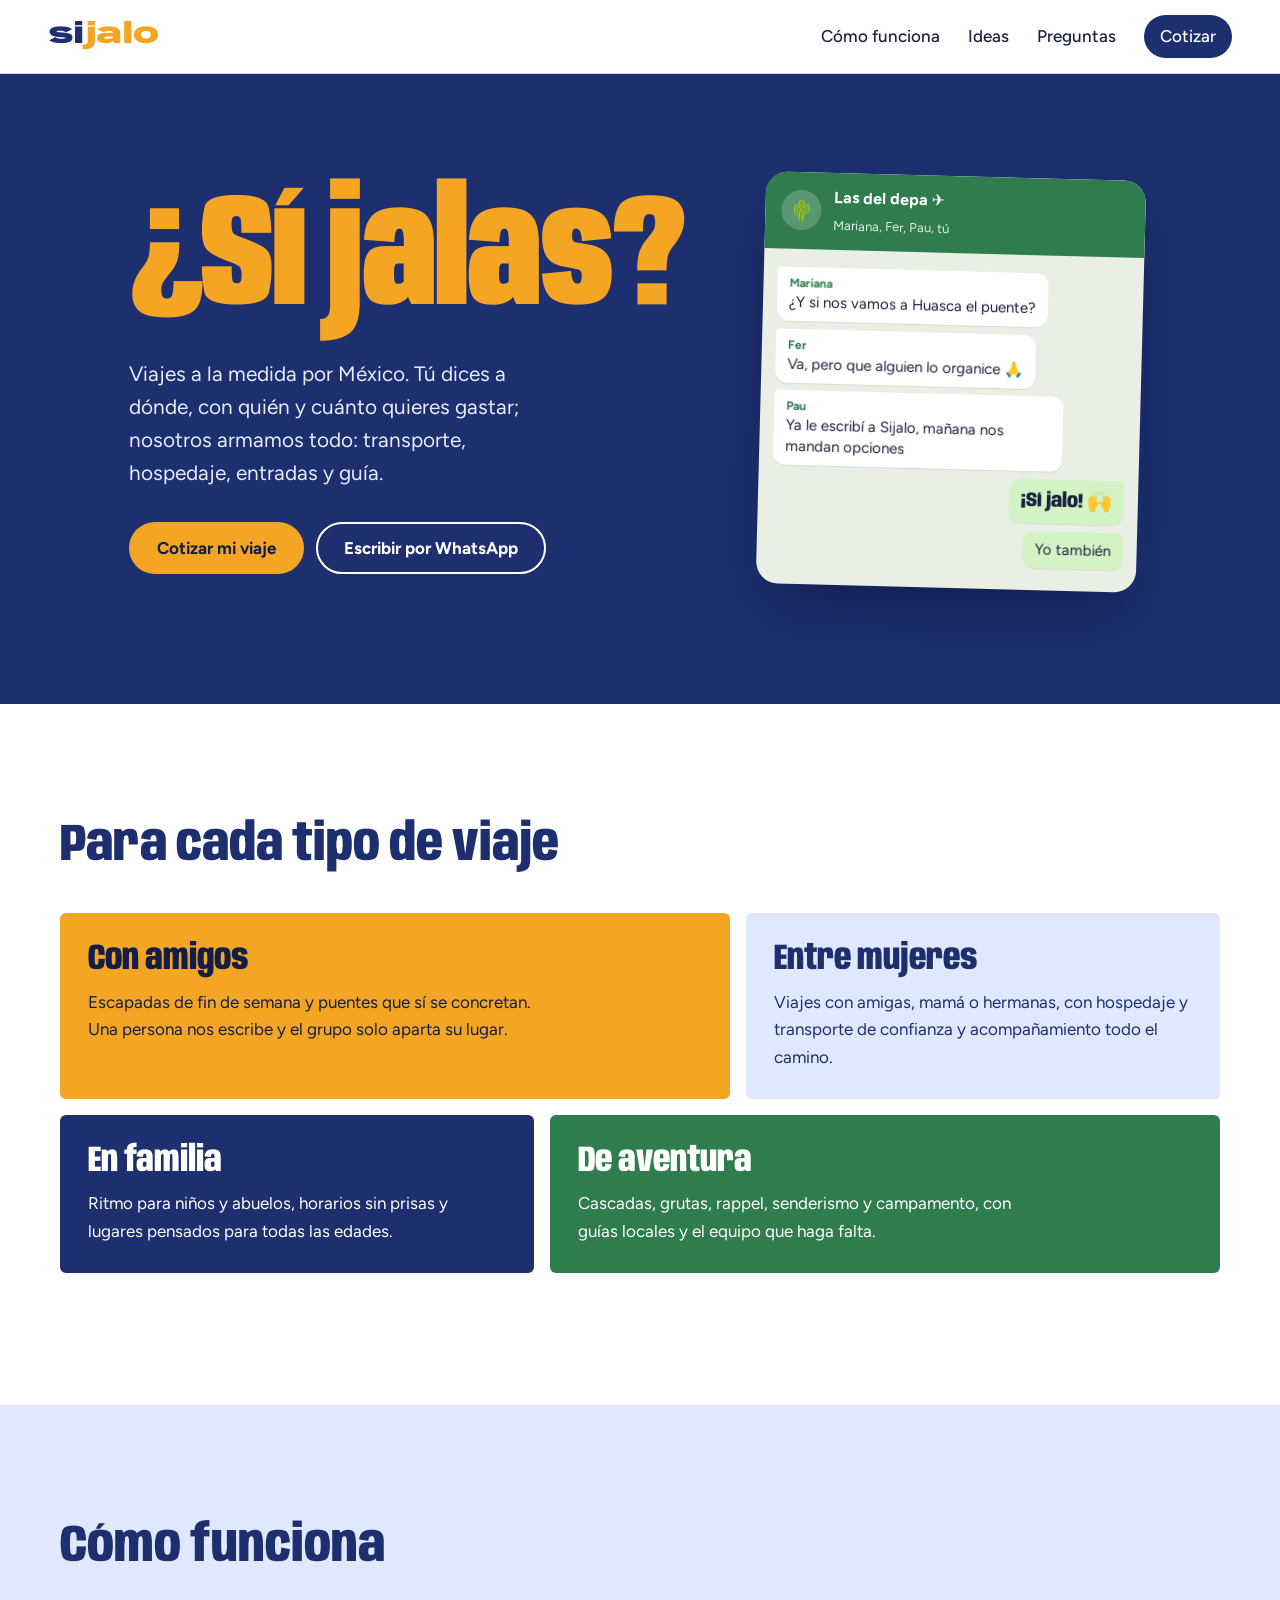
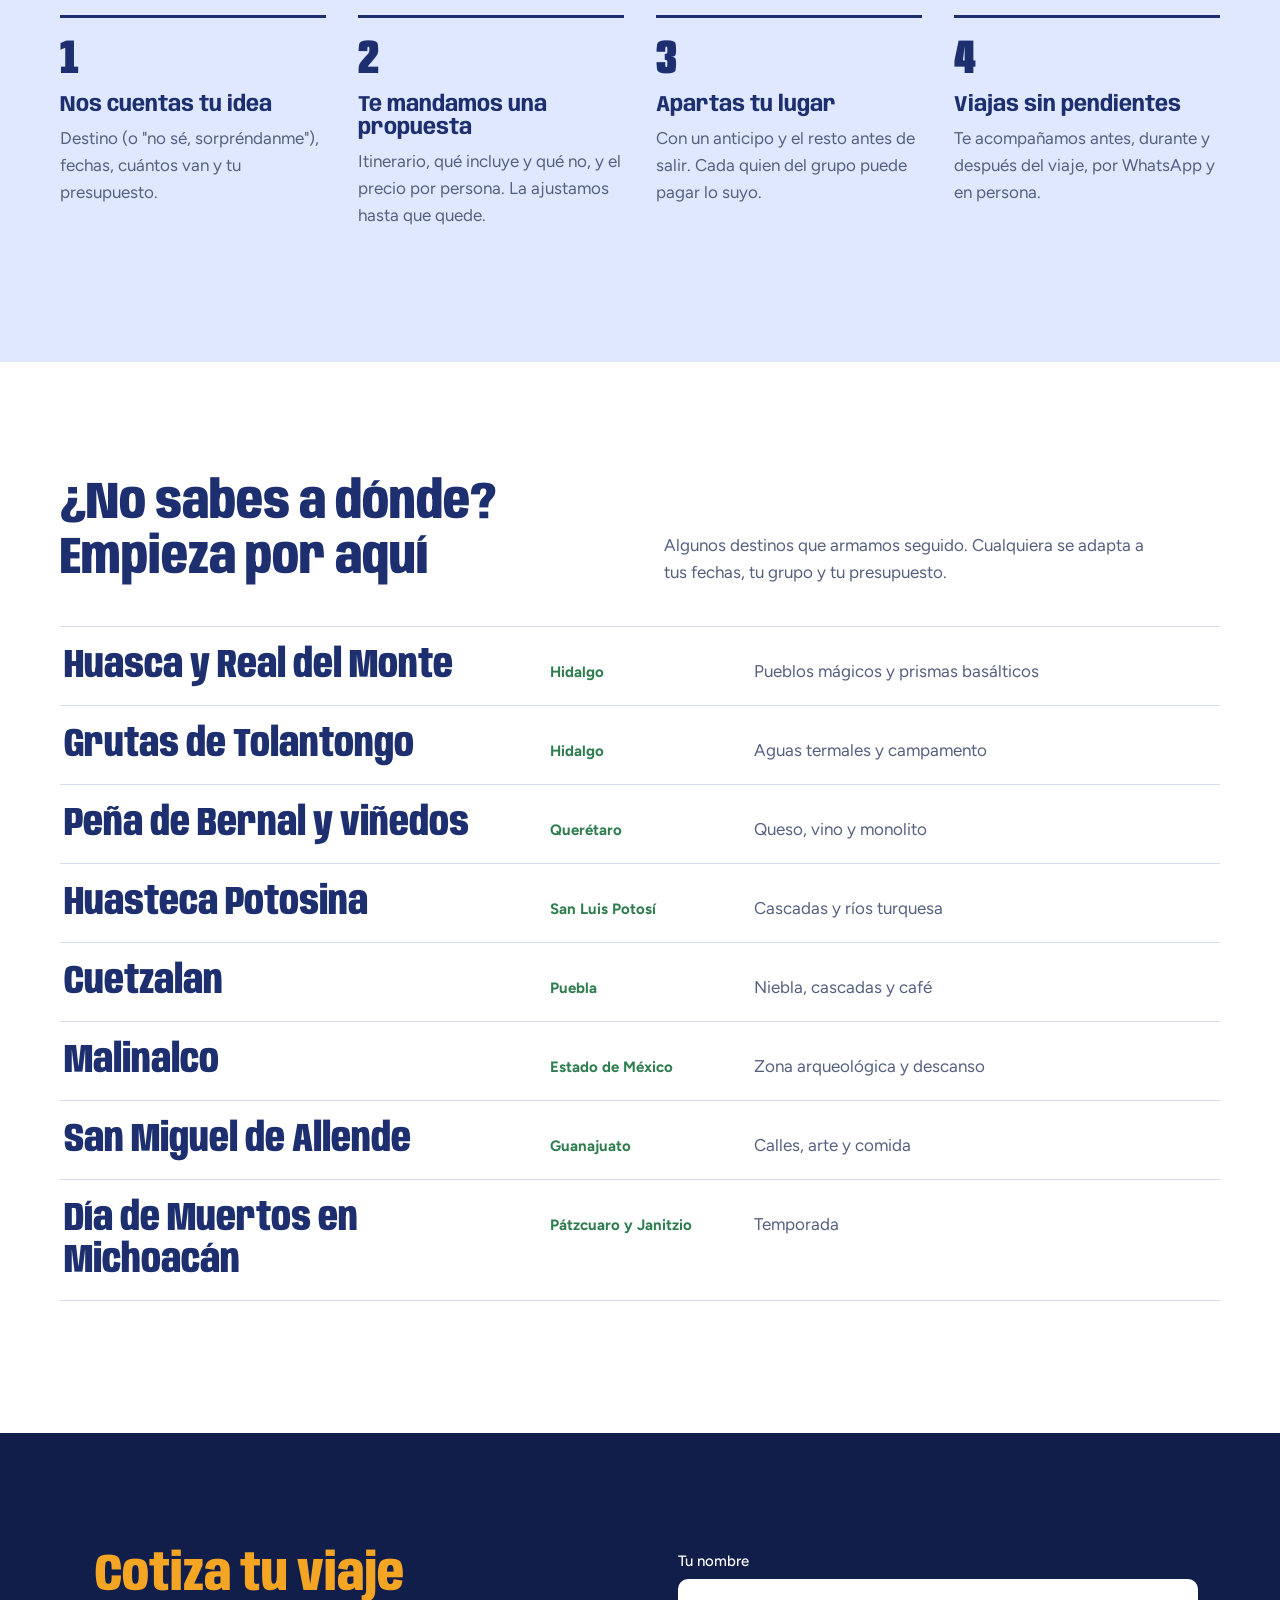
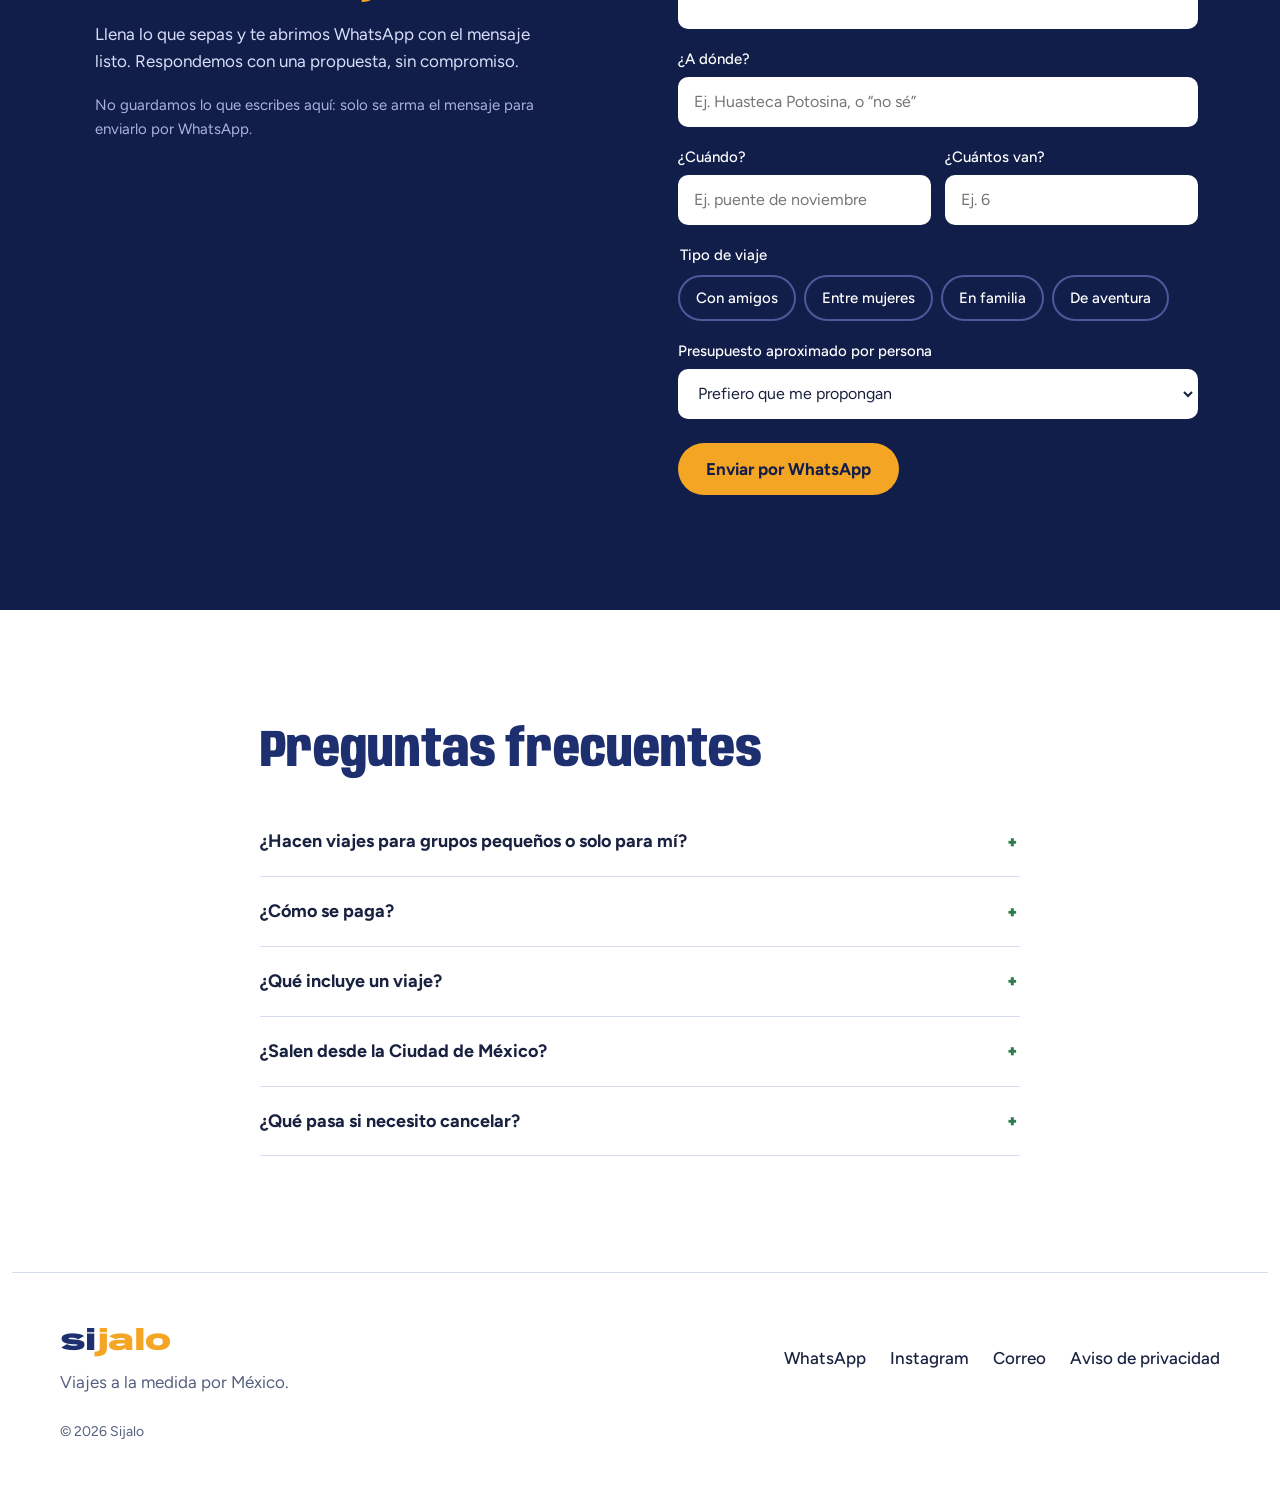
==== index.html @ 4b42a72a "feat: landing v1, hosting ADR, legal checklist and IMPI findings Co-Authored-By: Claude Opus 5.5 <no" ====
<!doctype html>
<html lang="es-MX">
<head>
  <meta charset="utf-8">
  <meta name="viewport" content="width=device-width, initial-scale=1">
  <title>Sijalo, viajes a la medida por México</title>
  <meta name="description" content="Armamos tu viaje por México a la medida: con amigos, en familia, entre mujeres o de aventura. Cotiza por WhatsApp.">
  <link rel="canonical" href="https://sijalo.com.mx/">
  <meta property="og:title" content="Sijalo: ¿sí jalas?">
  <meta property="og:description" content="Viajes a la medida por México. Tú dices a dónde; nosotros lo armamos.">
  <meta property="og:url" content="https://sijalo.com.mx/">
  <meta property="og:type" content="website">
  <meta property="og:locale" content="es_MX">
  <meta name="theme-color" content="#1d2f6f">
  <link rel="icon" href="favicon.svg" type="image/svg+xml">
  <link rel="preconnect" href="https://fonts.googleapis.com">
  <link rel="preconnect" href="https://fonts.gstatic.com" crossorigin>
  <link href="https://fonts.googleapis.com/css2?family=Anybody:wdth,wght@50..150,500..900&family=Figtree:wght@400;500;700&display=swap" rel="stylesheet">
  <link rel="stylesheet" href="styles.css">
  <script src="config.js"></script>
  <!-- Analytics: Umami Cloud (no cookies). Uncomment and set the website id once the account exists.
  <script defer src="https://cloud.umami.is/script.js" data-website-id="UMAMI_WEBSITE_ID"></script>
  -->
  <script type="application/ld+json">
  {"@context":"https://schema.org","@type":"TravelAgency","name":"Sijalo","url":"https://sijalo.com.mx/","areaServed":"MX","description":"Viajes a la medida por México."}
  </script>
</head>
<body>
  <a class="skip" href="#cotiza">Ir a cotizar</a>

  <header class="top">
    <a class="logo" href="/" aria-label="Sijalo, inicio">si<span>jalo</span></a>
    <nav aria-label="Principal">
      <a href="#como">Cómo funciona</a>
      <a href="#ideas">Ideas</a>
      <a href="#preguntas">Preguntas</a>
      <a class="nav-cta" href="#cotiza" data-umami-event="nav-cotiza">Cotizar</a>
    </nav>
  </header>

  <main>
    <section class="hero">
      <div class="hero-copy">
        <h1>¿Sí jalas?</h1>
        <p class="lede">Viajes a la medida por México. Tú dices a dónde, con quién y cuánto quieres gastar; nosotros armamos todo: transporte, hospedaje, entradas y guía.</p>
        <div class="hero-actions">
          <a class="btn btn-sun" href="#cotiza" data-umami-event="hero-cotiza">Cotizar mi viaje</a>
          <a class="btn btn-line wa-link" href="#cotiza" data-umami-event="hero-whatsapp" data-wa-text="Hola, quiero cotizar un viaje con Sijalo">Escribir por WhatsApp</a>
        </div>
      </div>

      <div class="chat" aria-label="Ejemplo de conversación de un grupo planeando un viaje" role="img">
        <div class="chat-head">
          <span class="chat-avatar" aria-hidden="true">🌵</span>
          <div><strong>Las del depa ✈️</strong><small>Mariana, Fer, Pau, tú</small></div>
        </div>
        <div class="chat-body">
          <p class="msg in" style="--d:0"><b>Mariana</b>¿Y si nos vamos a Huasca el puente?</p>
          <p class="msg in" style="--d:1"><b>Fer</b>Va, pero que alguien lo organice 🙏</p>
          <p class="msg in" style="--d:2"><b>Pau</b>Ya le escribí a Sijalo, mañana nos mandan opciones</p>
          <p class="msg out" style="--d:3">¡Sí jalo! 🙌</p>
          <p class="msg out" style="--d:4">Yo también</p>
        </div>
      </div>
    </section>

    <section class="who" aria-labelledby="who-title">
      <h2 id="who-title">Para cada tipo de viaje</h2>
      <ul class="who-grid">
        <li class="who-item w-friends">
          <h3>Con amigos</h3>
          <p>Escapadas de fin de semana y puentes que sí se concretan. Una persona nos escribe y el grupo solo aparta su lugar.</p>
        </li>
        <li class="who-item w-women">
          <h3>Entre mujeres</h3>
          <p>Viajes con amigas, mamá o hermanas, con hospedaje y transporte de confianza y acompañamiento todo el camino.</p>
        </li>
        <li class="who-item w-family">
          <h3>En familia</h3>
          <p>Ritmo para niños y abuelos, horarios sin prisas y lugares pensados para todas las edades.</p>
        </li>
        <li class="who-item w-adventure">
          <h3>De aventura</h3>
          <p>Cascadas, grutas, rappel, senderismo y campamento, con guías locales y el equipo que haga falta.</p>
        </li>
      </ul>
    </section>

    <section class="how" id="como" aria-labelledby="how-title">
      <h2 id="how-title">Cómo funciona</h2>
      <ol class="steps">
        <li><h3>Nos cuentas tu idea</h3><p>Destino (o "no sé, sorpréndanme"), fechas, cuántos van y tu presupuesto.</p></li>
        <li><h3>Te mandamos una propuesta</h3><p>Itinerario, qué incluye y qué no, y el precio por persona. La ajustamos hasta que quede.</p></li>
        <li><h3>Apartas tu lugar</h3><p>Con un anticipo y el resto antes de salir. Cada quien del grupo puede pagar lo suyo.</p></li>
        <li><h3>Viajas sin pendientes</h3><p>Te acompañamos antes, durante y después del viaje, por WhatsApp y en persona.</p></li>
      </ol>
    </section>

    <section class="ideas" id="ideas" aria-labelledby="ideas-title">
      <div class="ideas-head">
        <h2 id="ideas-title">¿No sabes a dónde? Empieza por aquí</h2>
        <p>Algunos destinos que armamos seguido. Cualquiera se adapta a tus fechas, tu grupo y tu presupuesto.</p>
      </div>
      <ul class="dest">
        <li><a href="#cotiza" data-dest="Huasca y Real del Monte" data-umami-event="idea" data-umami-event-dest="huasca"><span>Huasca y Real del Monte</span><small>Hidalgo</small><em>Pueblos mágicos y prismas basálticos</em></a></li>
        <li><a href="#cotiza" data-dest="Grutas de Tolantongo" data-umami-event="idea" data-umami-event-dest="tolantongo"><span>Grutas de Tolantongo</span><small>Hidalgo</small><em>Aguas termales y campamento</em></a></li>
        <li><a href="#cotiza" data-dest="Peña de Bernal y viñedos" data-umami-event="idea" data-umami-event-dest="bernal"><span>Peña de Bernal y viñedos</span><small>Querétaro</small><em>Queso, vino y monolito</em></a></li>
        <li><a href="#cotiza" data-dest="Huasteca Potosina" data-umami-event="idea" data-umami-event-dest="huasteca"><span>Huasteca Potosina</span><small>San Luis Potosí</small><em>Cascadas y ríos turquesa</em></a></li>
        <li><a href="#cotiza" data-dest="Cuetzalan" data-umami-event="idea" data-umami-event-dest="cuetzalan"><span>Cuetzalan</span><small>Puebla</small><em>Niebla, cascadas y café</em></a></li>
        <li><a href="#cotiza" data-dest="Malinalco" data-umami-event="idea" data-umami-event-dest="malinalco"><span>Malinalco</span><small>Estado de México</small><em>Zona arqueológica y descanso</em></a></li>
        <li><a href="#cotiza" data-dest="San Miguel de Allende" data-umami-event="idea" data-umami-event-dest="sma"><span>San Miguel de Allende</span><small>Guanajuato</small><em>Calles, arte y comida</em></a></li>
        <li><a href="#cotiza" data-dest="Día de Muertos en Michoacán" data-umami-event="idea" data-umami-event-dest="muertos"><span>Día de Muertos en Michoacán</span><small>Pátzcuaro y Janitzio</small><em>Temporada</em></a></li>
      </ul>
    </section>

    <section class="quote" id="cotiza" aria-labelledby="quote-title">
      <div class="quote-copy">
        <h2 id="quote-title">Cotiza tu viaje</h2>
        <p>Llena lo que sepas y te abrimos WhatsApp con el mensaje listo. Respondemos con una propuesta, sin compromiso.</p>
        <p class="fine">No guardamos lo que escribes aquí: solo se arma el mensaje para enviarlo por WhatsApp.</p>
      </div>
      <form class="quote-form" id="quote-form" novalidate>
        <label>Tu nombre
          <input name="nombre" autocomplete="given-name" required>
        </label>
        <label>¿A dónde?
          <input name="destino" placeholder="Ej. Huasteca Potosina, o “no sé”" list="dest-list">
          <datalist id="dest-list"></datalist>
        </label>
        <div class="row">
          <label>¿Cuándo?
            <input name="fechas" placeholder="Ej. puente de noviembre">
          </label>
          <label>¿Cuántos van?
            <input name="personas" inputmode="numeric" placeholder="Ej. 6">
          </label>
        </div>
        <fieldset>
          <legend>Tipo de viaje</legend>
          <div class="chips">
            <label class="chip"><input type="radio" name="tipo" value="con amigos"><span>Con amigos</span></label>
            <label class="chip"><input type="radio" name="tipo" value="entre mujeres"><span>Entre mujeres</span></label>
            <label class="chip"><input type="radio" name="tipo" value="en familia"><span>En familia</span></label>
            <label class="chip"><input type="radio" name="tipo" value="de aventura"><span>De aventura</span></label>
          </div>
        </fieldset>
        <label>Presupuesto aproximado por persona
          <select name="presupuesto">
            <option value="">Prefiero que me propongan</option>
            <option>Menos de $2,000</option>
            <option>$2,000 a $5,000</option>
            <option>$5,000 a $10,000</option>
            <option>Más de $10,000</option>
          </select>
        </label>
        <p class="form-error" id="form-error" role="alert" hidden></p>
        <button class="btn btn-sun" type="submit">Enviar por WhatsApp</button>
      </form>
    </section>

    <section class="faq" id="preguntas" aria-labelledby="faq-title">
      <h2 id="faq-title">Preguntas frecuentes</h2>
      <details>
        <summary>¿Hacen viajes para grupos pequeños o solo para mí?</summary>
        <p>Sí. Armamos desde un viaje para dos personas hasta grupos grandes. El precio por persona cambia según el tamaño del grupo.</p>
      </details>
      <details>
        <summary>¿Cómo se paga?</summary>
        <p>Apartas con un anticipo y liquidas antes de la salida. Aceptamos transferencia y pago con tarjeta mediante liga de pago. Cada integrante del grupo puede pagar su parte por separado.</p>
      </details>
      <details>
        <summary>¿Qué incluye un viaje?</summary>
        <p>Depende de lo que pidas. Normalmente transporte, hospedaje, entradas y coordinación. En cada propuesta te decimos claramente qué incluye y qué no.</p>
      </details>
      <details>
        <summary>¿Salen desde la Ciudad de México?</summary>
        <p>La mayoría de nuestros viajes salen de la CDMX, pero podemos organizar la salida desde otra ciudad o que se vean directo en el destino.</p>
      </details>
      <details>
        <summary>¿Qué pasa si necesito cancelar?</summary>
        <p>Cada propuesta incluye su política de cancelación por escrito antes de que pagues, porque depende de los proveedores de cada viaje.</p>
      </details>
    </section>
  </main>

  <footer class="foot">
    <div class="foot-brand">
      <span class="logo">si<span>jalo</span></span>
      <p>Viajes a la medida por México.</p>
    </div>
    <ul class="foot-links">
      <li><a class="wa-link" href="#cotiza" data-umami-event="footer-whatsapp" data-wa-text="Hola, quiero información de Sijalo">WhatsApp</a></li>
      <li><a id="ig-link" href="#" rel="noopener" data-umami-event="footer-instagram">Instagram</a></li>
      <li><a id="mail-link" href="#">Correo</a></li>
      <li><a href="privacidad.html">Aviso de privacidad</a></li>
    </ul>
    <p class="copy">© <span id="year">2026</span> Sijalo</p>
  </footer>

  <script src="main.js"></script>
</body>
</html>
---- styles.css ----
:root {
  --anil: #1d2f6f;
  --anil-deep: #121e4a;
  --sol: #f5a524;
  --nopal: #2f7d4f;
  --cielo: #dfe8ff;
  --paper: #ffffff;
  --ink: #18213f;
  --muted: #55607f;
  --line: #d5dcef;
  --chat-bg: #e9efe4;
  --bubble-in: #ffffff;
  --bubble-out: #d4f3c4;
  --display: "Anybody", "Arial Narrow", sans-serif;
  --body: "Figtree", system-ui, sans-serif;
  --gutter: clamp(16px, 4vw, 48px);
  --max: 1160px;
}

*, *::before, *::after { box-sizing: border-box; }
html { scroll-behavior: smooth; }
@media (prefers-reduced-motion: reduce) { html { scroll-behavior: auto; } }

body {
  margin: 0;
  background: var(--paper);
  color: var(--ink);
  font: 400 1.0625rem/1.6 var(--body);
  -webkit-font-smoothing: antialiased;
}

h1, h2, h3 { font-family: var(--display); line-height: 1.05; margin: 0; }
h2 { font-size: clamp(2rem, 4.5vw, 3.25rem); font-weight: 800; font-stretch: 75%; color: var(--anil); }
h3 { font-size: 1.375rem; font-weight: 700; font-stretch: 90%; }
p { margin: 0; }
a { color: inherit; }
:focus-visible { outline: 3px solid var(--sol); outline-offset: 3px; border-radius: 4px; }

.skip { position: absolute; left: -999px; top: 8px; background: var(--sol); padding: 8px 14px; z-index: 10; }
.skip:focus { left: 8px; }

main > section { padding: clamp(64px, 9vw, 120px) var(--gutter); }
main > section > * { max-width: var(--max); margin-inline: auto; }

/* Logo */
.logo {
  font-family: var(--display);
  font-weight: 900;
  font-stretch: 130%;
  font-size: 1.75rem;
  letter-spacing: -0.02em;
  text-decoration: none;
  color: var(--anil);
}
.logo span { color: var(--sol); }

/* Header */
.top {
  position: sticky; top: 0; z-index: 5;
  display: flex; align-items: center; justify-content: space-between; gap: 16px;
  padding: 14px var(--gutter);
  background: color-mix(in srgb, var(--paper) 92%, transparent);
  backdrop-filter: blur(8px);
  border-bottom: 1px solid var(--line);
}
.top nav { display: flex; align-items: center; gap: clamp(12px, 2.5vw, 28px); font-weight: 500; }
.top nav a { text-decoration: none; }
.top nav a:not(.nav-cta):hover { text-decoration: underline; text-underline-offset: 4px; }
.nav-cta { background: var(--anil); color: #fff; padding: 8px 16px; border-radius: 999px; }
@media (max-width: 640px) { .top nav a:not(.nav-cta) { display: none; } }

/* Buttons */
.btn {
  display: inline-flex; align-items: center; justify-content: center;
  min-height: 52px; padding: 0 26px;
  border-radius: 999px; border: 2px solid transparent;
  font: 700 1.0625rem var(--body); text-decoration: none; cursor: pointer;
  transition: transform .15s ease, background-color .15s ease;
}
.btn:active { transform: translateY(1px); }
.btn-sun { background: var(--sol); color: var(--anil-deep); }
.btn-sun:hover { background: #ffb53d; }
.btn-line { border-color: currentColor; color: inherit; background: transparent; }
.btn-line:hover { background: rgba(255,255,255,.1); }

/* Hero */
.hero {
  background: var(--anil);
  color: #fff;
  display: grid;
  grid-template-columns: minmax(0, 1.15fr) minmax(0, .85fr);
  gap: clamp(32px, 6vw, 80px);
  align-items: center;
  max-width: none !important;
}
main > .hero { padding-top: clamp(56px, 8vw, 104px); }
.hero > * { max-width: none; margin: 0; }
.hero-copy { justify-self: end; max-width: 620px; }
.hero h1 {
  font-size: clamp(4rem, 13vw, 10rem);
  font-weight: 900;
  font-stretch: 62%;
  line-height: .86;
  letter-spacing: -0.01em;
  color: var(--sol);
  margin-bottom: 28px;
}
.lede { font-size: clamp(1.125rem, 1.8vw, 1.3rem); max-width: 34ch; color: #e6ebff; }
.hero-actions { display: flex; flex-wrap: wrap; gap: 12px; margin-top: 32px; }

/* Chat mock */
.chat {
  justify-self: start;
  width: min(100%, 380px);
  border-radius: 22px;
  overflow: hidden;
  background: var(--chat-bg);
  color: var(--ink);
  box-shadow: 0 30px 60px -20px rgba(6, 12, 40, .55);
  transform: rotate(1.5deg);
}
.chat-head { display: flex; gap: 12px; align-items: center; padding: 12px 16px; background: var(--nopal); color: #fff; }
.chat-head strong { display: block; font-size: 1rem; }
.chat-head small { opacity: .85; font-size: .8125rem; }
.chat-avatar { display: grid; place-items: center; width: 40px; height: 40px; border-radius: 50%; background: rgba(255,255,255,.2); font-size: 1.25rem; }
.chat-body { display: flex; flex-direction: column; gap: 8px; padding: 18px 14px 22px; }
.msg {
  max-width: 82%;
  padding: 8px 12px;
  border-radius: 12px;
  font-size: .9375rem;
  line-height: 1.4;
  box-shadow: 0 1px 1px rgba(0,0,0,.08);
  animation: pop .35s cubic-bezier(.2,.9,.3,1.3) both;
  animation-delay: calc(.4s + var(--d) * .55s);
}
.msg b { display: block; font-size: .75rem; color: var(--nopal); }
.msg.in { background: var(--bubble-in); align-self: flex-start; border-top-left-radius: 4px; }
.msg.out { background: var(--bubble-out); align-self: flex-end; border-top-right-radius: 4px; }
.msg.out:nth-last-child(2) { font-family: var(--display); font-weight: 800; font-size: 1.25rem; font-stretch: 80%; }
@keyframes pop { from { opacity: 0; transform: translateY(8px) scale(.96); } }
@media (prefers-reduced-motion: reduce) { .msg { animation: none; } }

@media (max-width: 860px) {
  .hero { grid-template-columns: 1fr; }
  .hero-copy, .chat { justify-self: stretch; }
  .chat { margin-inline: auto; transform: none; }
}

/* Who */
.who h2 { margin-bottom: 40px; }
.who-grid {
  list-style: none; padding: 0; margin-top: 0;
  display: grid;
  grid-template-columns: repeat(12, 1fr);
  gap: 16px;
}
.who-item { padding: 28px; border-radius: 6px; }
.who-item h3 { font-size: clamp(1.75rem, 3vw, 2.25rem); font-stretch: 70%; font-weight: 800; margin-bottom: 10px; }
.who-item p { max-width: 42ch; }
.w-friends { grid-column: span 7; background: var(--sol); color: var(--anil-deep); }
.w-women { grid-column: span 5; background: var(--cielo); color: var(--anil); }
.w-family { grid-column: span 5; background: var(--anil); color: #fff; }
.w-adventure { grid-column: span 7; background: var(--nopal); color: #fff; }
@media (max-width: 760px) { .who-item { grid-column: 1 / -1 !important; } }

/* How */
.how { background: var(--cielo); }
.how h2 { margin-bottom: 40px; }
.steps {
  list-style: none; padding: 0; margin-top: 0;
  display: grid; grid-template-columns: repeat(4, 1fr); gap: 32px;
  counter-reset: step;
}
.steps li { counter-increment: step; border-top: 3px solid var(--anil); padding-top: 18px; }
.steps li::before {
  content: counter(step);
  display: block;
  font: 900 3rem/1 var(--display);
  font-stretch: 60%;
  color: var(--anil);
  margin-bottom: 10px;
}
.steps h3 { margin-bottom: 8px; color: var(--anil); }
.steps p { color: var(--muted); }
@media (max-width: 900px) { .steps { grid-template-columns: repeat(2, 1fr); } }
@media (max-width: 520px) { .steps { grid-template-columns: 1fr; } }

/* Ideas */
.ideas-head { display: grid; grid-template-columns: 1fr 1fr; gap: 24px 48px; align-items: end; margin-bottom: 40px; }
.ideas-head p { color: var(--muted); max-width: 46ch; }
@media (max-width: 760px) { .ideas-head { grid-template-columns: 1fr; } }
.dest { list-style: none; padding: 0; margin-top: 0; border-top: 1px solid var(--line); }
.dest li { border-bottom: 1px solid var(--line); }
.dest a {
  display: grid;
  grid-template-columns: minmax(0, 1fr) 180px minmax(0, 1fr);
  align-items: baseline;
  gap: 8px 24px;
  padding: 18px 4px;
  text-decoration: none;
}
.dest span {
  font: 800 clamp(1.5rem, 3.4vw, 2.5rem)/1.05 var(--display);
  font-stretch: 72%;
  color: var(--anil);
  transition: font-stretch .25s ease, color .2s ease;
}
.dest small { color: var(--nopal); font-weight: 700; font-size: .9375rem; }
.dest em { font-style: normal; color: var(--muted); }
.dest a:hover span, .dest a:focus-visible span { font-stretch: 100%; color: var(--nopal); }
@media (max-width: 760px) { .dest a { grid-template-columns: 1fr; gap: 2px; } }

/* Quote */
.quote {
  background: var(--anil-deep);
  color: #fff;
}
.quote > * { max-width: none; }
.quote { display: grid; grid-template-columns: minmax(0, 1fr) minmax(0, 1fr); gap: clamp(32px, 6vw, 80px); }
.quote-copy { justify-self: end; max-width: 460px; }
.quote h2 { color: var(--sol); margin-bottom: 18px; }
.quote-copy p { color: #d8defa; }
.quote-copy .fine { margin-top: 18px; font-size: .9375rem; color: #a9b3dc; }
.quote-form { justify-self: start; width: min(100%, 520px); display: grid; gap: 18px; margin: 0; }
.quote-form label, .quote-form legend { display: grid; gap: 6px; font-weight: 500; font-size: .9375rem; }
.quote-form input:not([type=radio]), .quote-form select {
  min-height: 50px; padding: 0 14px;
  border: 2px solid transparent; border-radius: 10px;
  background: #fff; color: var(--ink);
  font: 400 1rem var(--body);
}
.quote-form input:focus, .quote-form select:focus { outline: none; border-color: var(--sol); }
.quote-form .row { display: grid; grid-template-columns: 1fr 1fr; gap: 14px; }
.quote-form fieldset { border: 0; padding: 0; margin: 0; }
.quote-form legend { margin-bottom: 8px; }
.chips { display: flex; flex-wrap: wrap; gap: 8px; }
.chip { position: relative; display: inline-block !important; }
.chip input { position: absolute; opacity: 0; inset: 0; }
.chip span { display: inline-block; padding: 9px 16px; border-radius: 999px; border: 2px solid #4a5a9a; cursor: pointer; }
.chip input:checked + span { background: var(--sol); border-color: var(--sol); color: var(--anil-deep); font-weight: 700; }
.chip input:focus-visible + span { outline: 3px solid var(--sol); outline-offset: 2px; }
.form-error { color: #ffcf7a; font-weight: 500; }
.quote-form .btn { justify-self: start; margin-top: 6px; }
@media (max-width: 860px) {
  .quote { grid-template-columns: 1fr; }
  .quote-copy, .quote-form { justify-self: stretch; max-width: none; width: 100%; }
}
@media (max-width: 420px) { .quote-form .row { grid-template-columns: 1fr; } }

/* FAQ */
.faq h2 { margin-bottom: 28px; }
.faq details { border-bottom: 1px solid var(--line); max-width: 760px; margin-inline: auto; }
.faq h2 { max-width: 760px; }
.faq summary {
  cursor: pointer; list-style: none;
  padding: 20px 40px 20px 0; position: relative;
  font-weight: 700; font-size: 1.125rem;
}
.faq summary::-webkit-details-marker { display: none; }
.faq summary::after {
  content: "+"; position: absolute; right: 4px; top: 50%; transform: translateY(-50%);
  font: 700 1.75rem/1 var(--display); color: var(--nopal); transition: transform .2s ease;
}
.faq details[open] summary::after { transform: translateY(-50%) rotate(45deg); }
.faq details p { padding: 0 0 22px; color: var(--muted); max-width: 64ch; }

/* Footer */
.foot {
  display: grid; grid-template-columns: 1fr auto; gap: 24px;
  padding: 48px var(--gutter);
  border-top: 1px solid var(--line);
  max-width: calc(var(--max) + 2 * var(--gutter));
  margin: 0 auto;
}
.foot-brand p { color: var(--muted); margin-top: 4px; }
.foot-links { list-style: none; padding: 0; margin: 0; display: flex; flex-wrap: wrap; gap: 8px 24px; align-self: center; }
.foot-links a { text-decoration: none; font-weight: 500; }
.foot-links a:hover { text-decoration: underline; }
.copy { grid-column: 1 / -1; color: var(--muted); font-size: .875rem; }
@media (max-width: 640px) { .foot { grid-template-columns: 1fr; } }

/* Legal page */
.legal { max-width: 720px; margin: 0 auto; padding: 56px var(--gutter) 96px; }
.legal h1 { font-size: clamp(2.25rem, 5vw, 3.25rem); font-stretch: 75%; font-weight: 800; color: var(--anil); margin-bottom: 24px; }
.legal h2 { font-size: 1.5rem; margin: 36px 0 10px; font-stretch: 85%; }
.legal p, .legal li { color: var(--ink); margin-bottom: 12px; }
.legal .draft { background: #fff4dc; border-left: 4px solid var(--sol); padding: 12px 16px; }
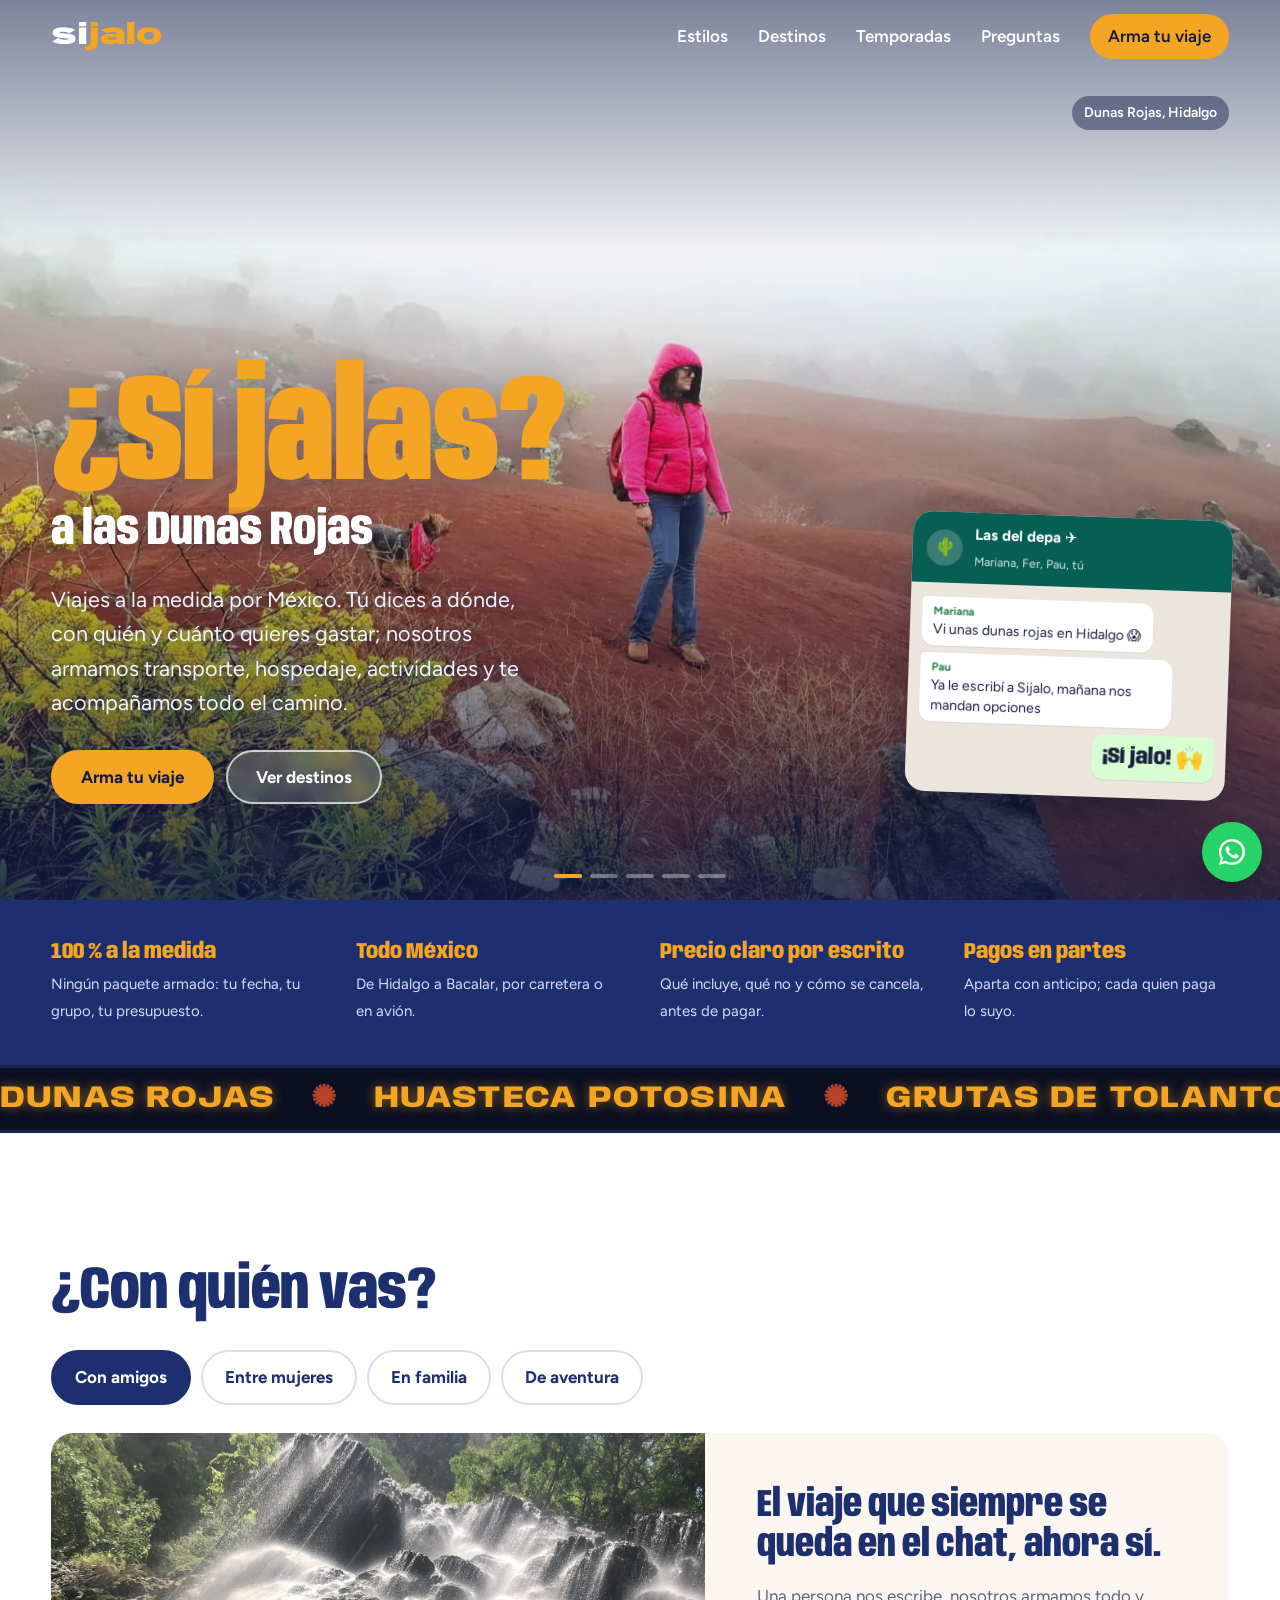
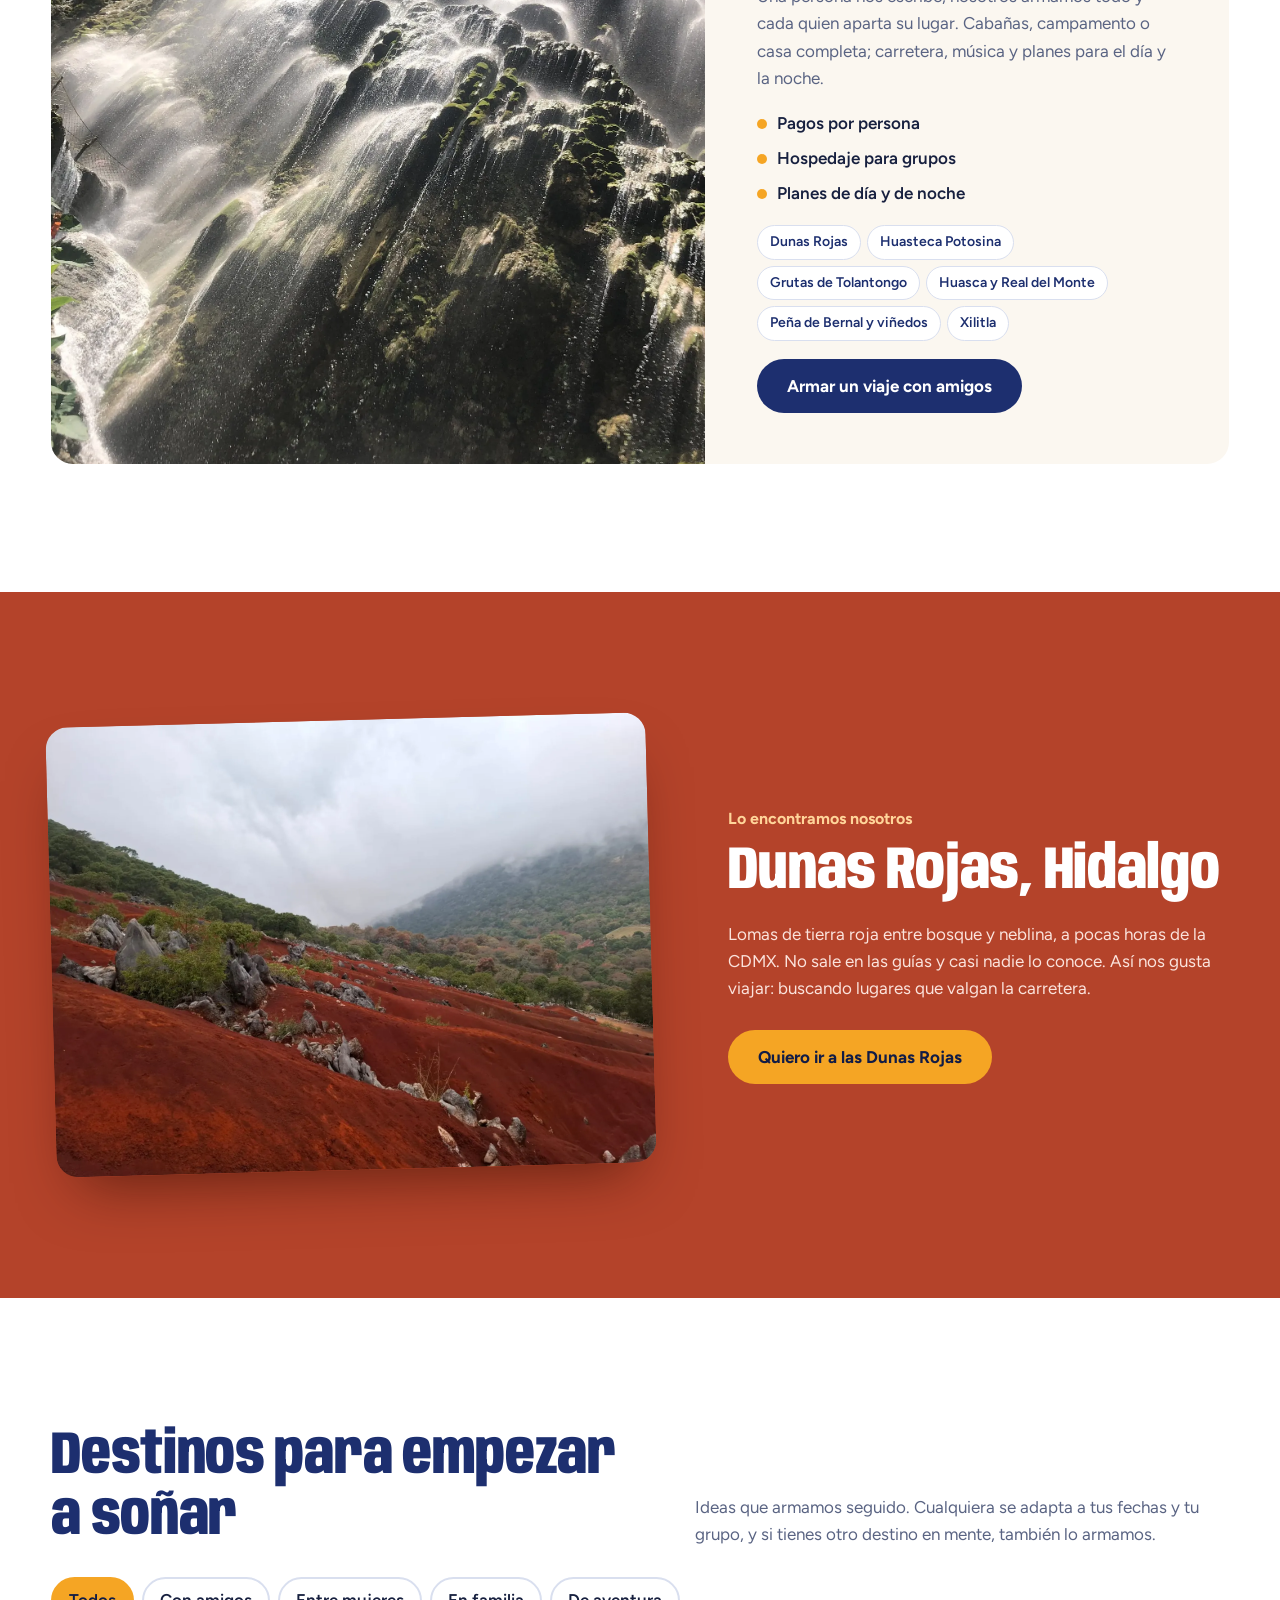
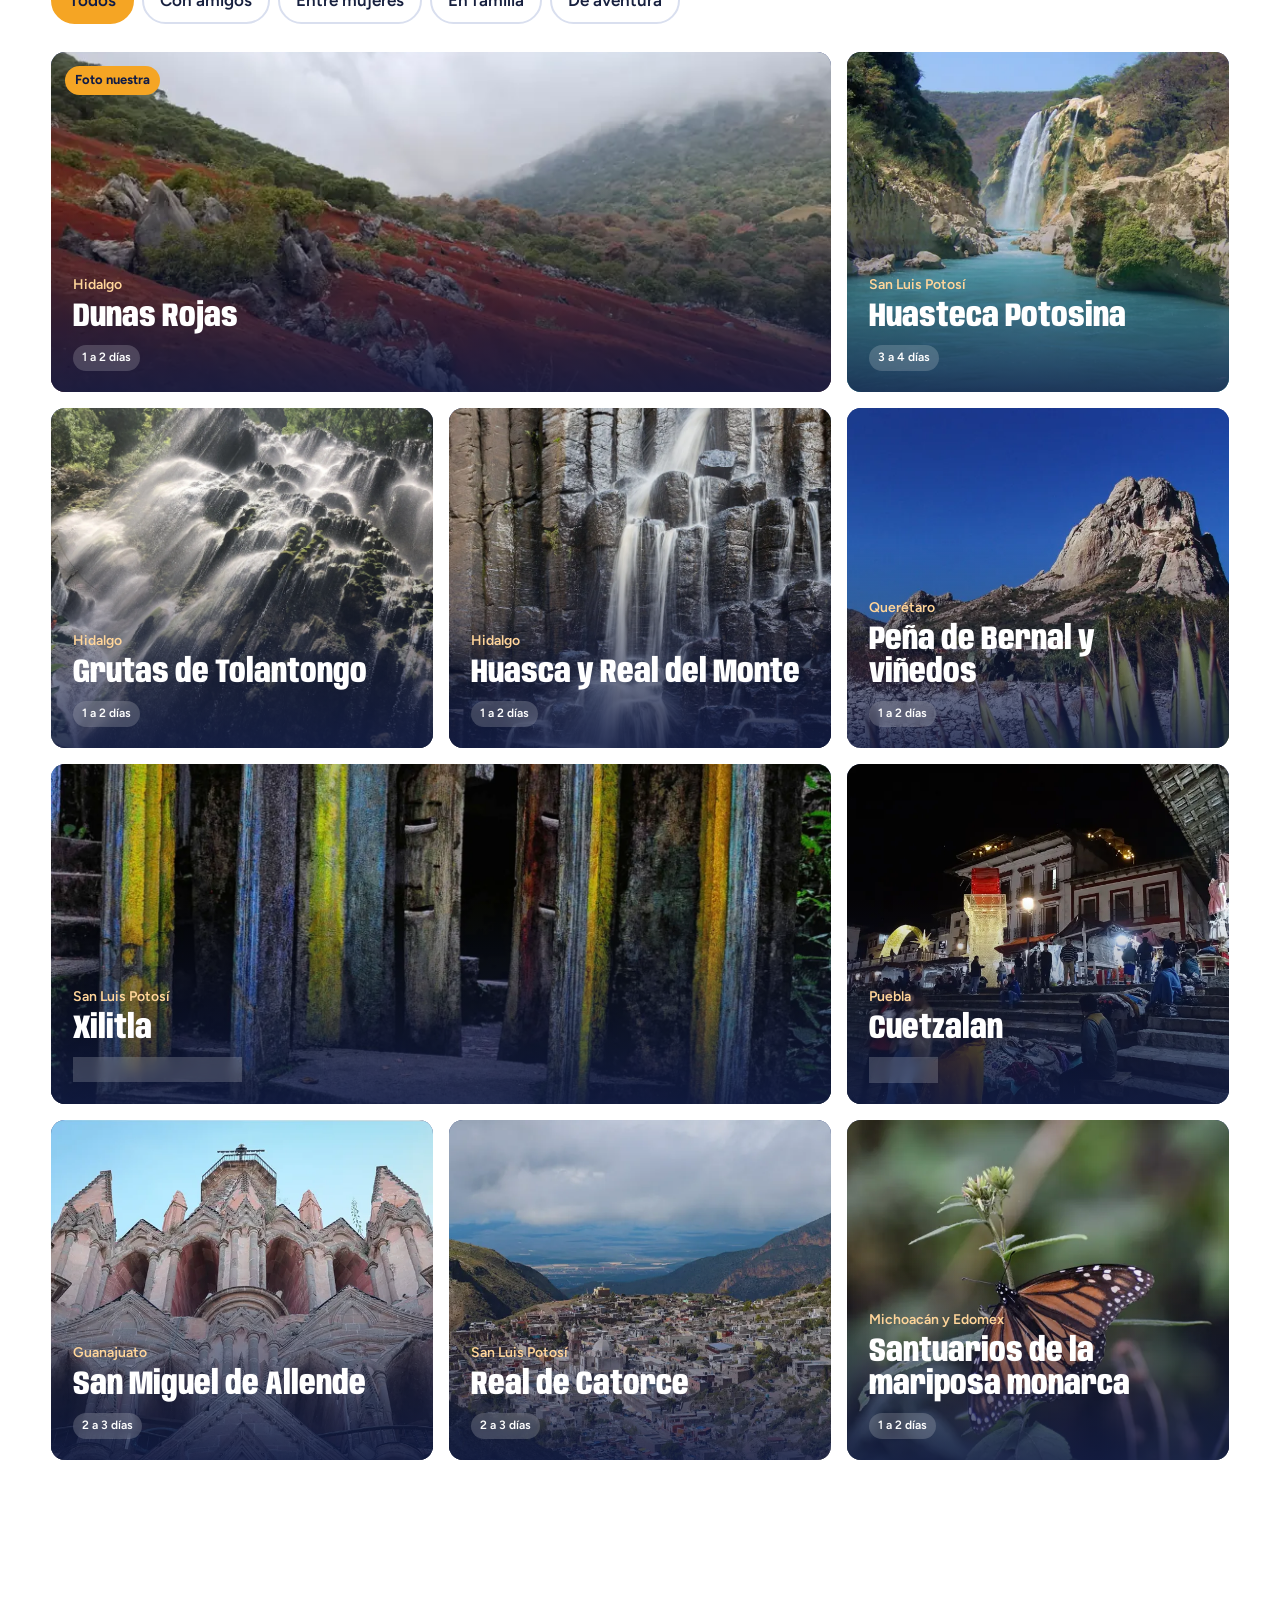
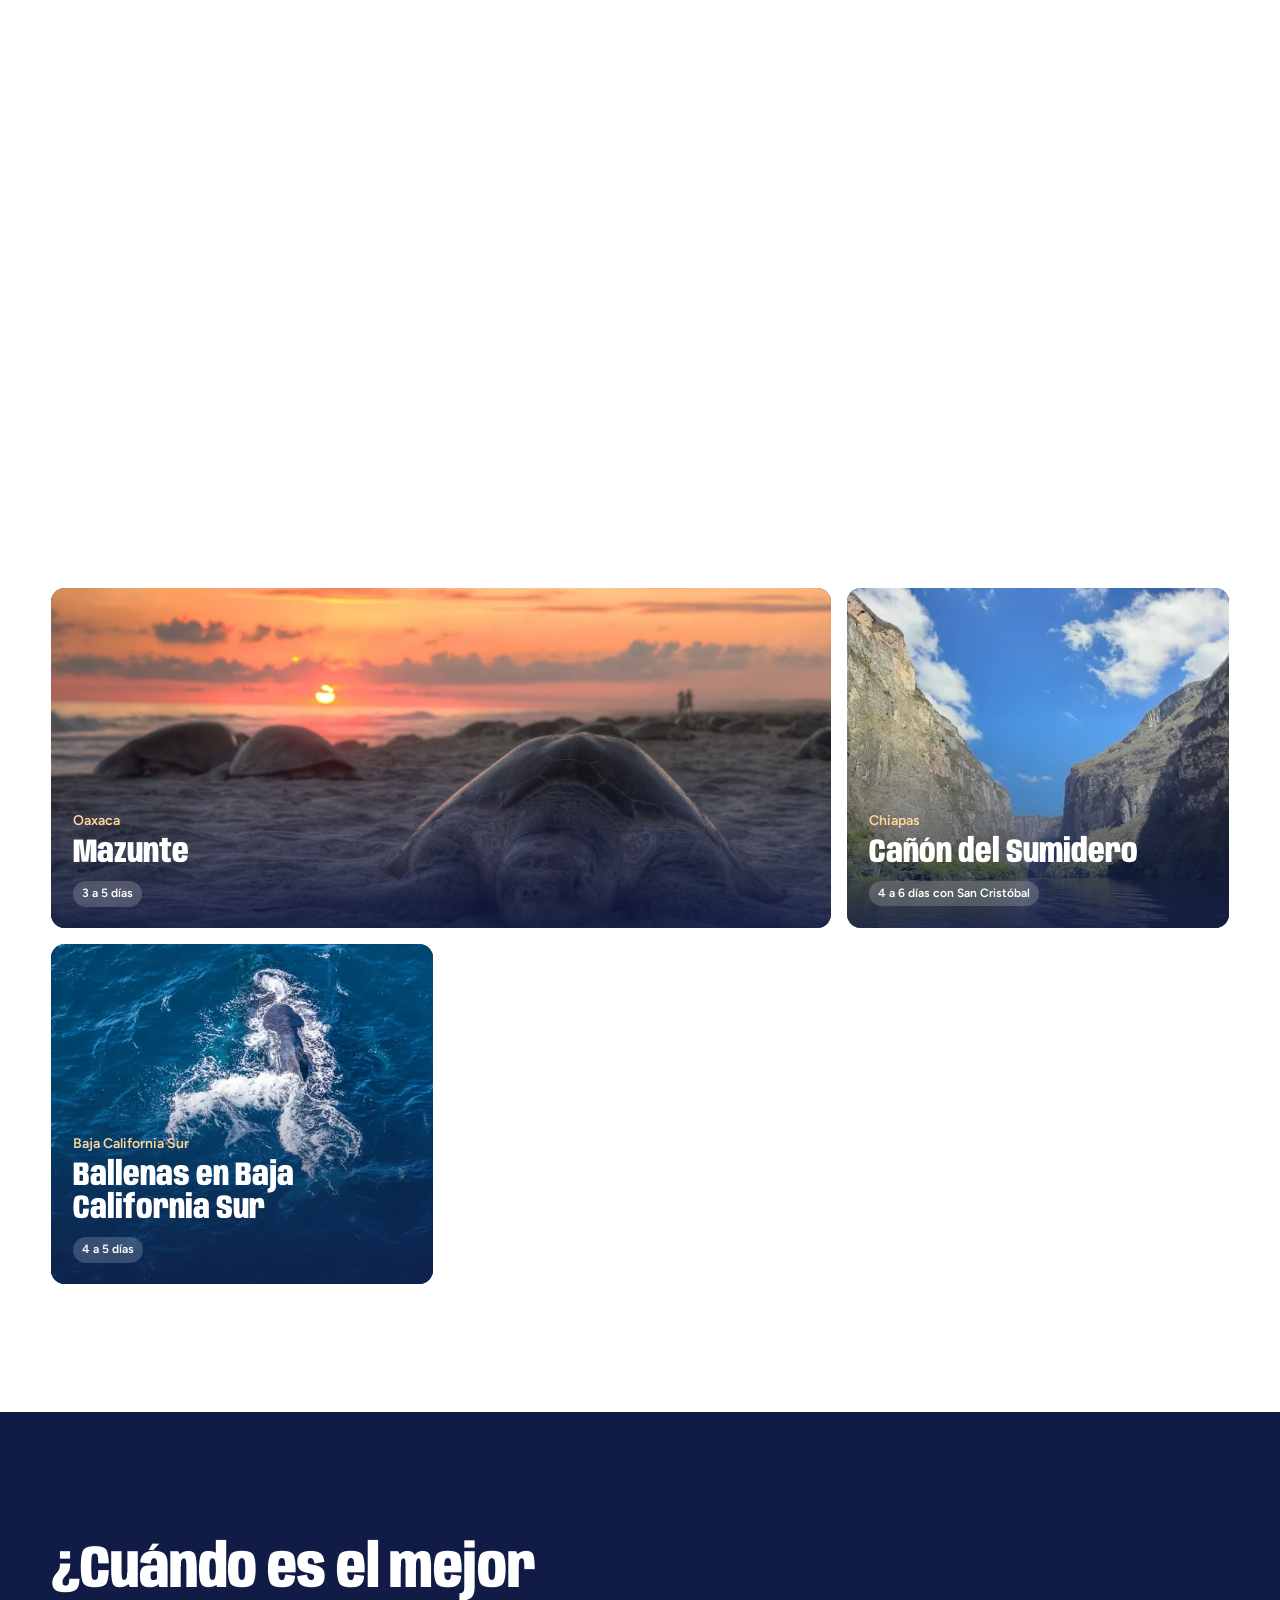
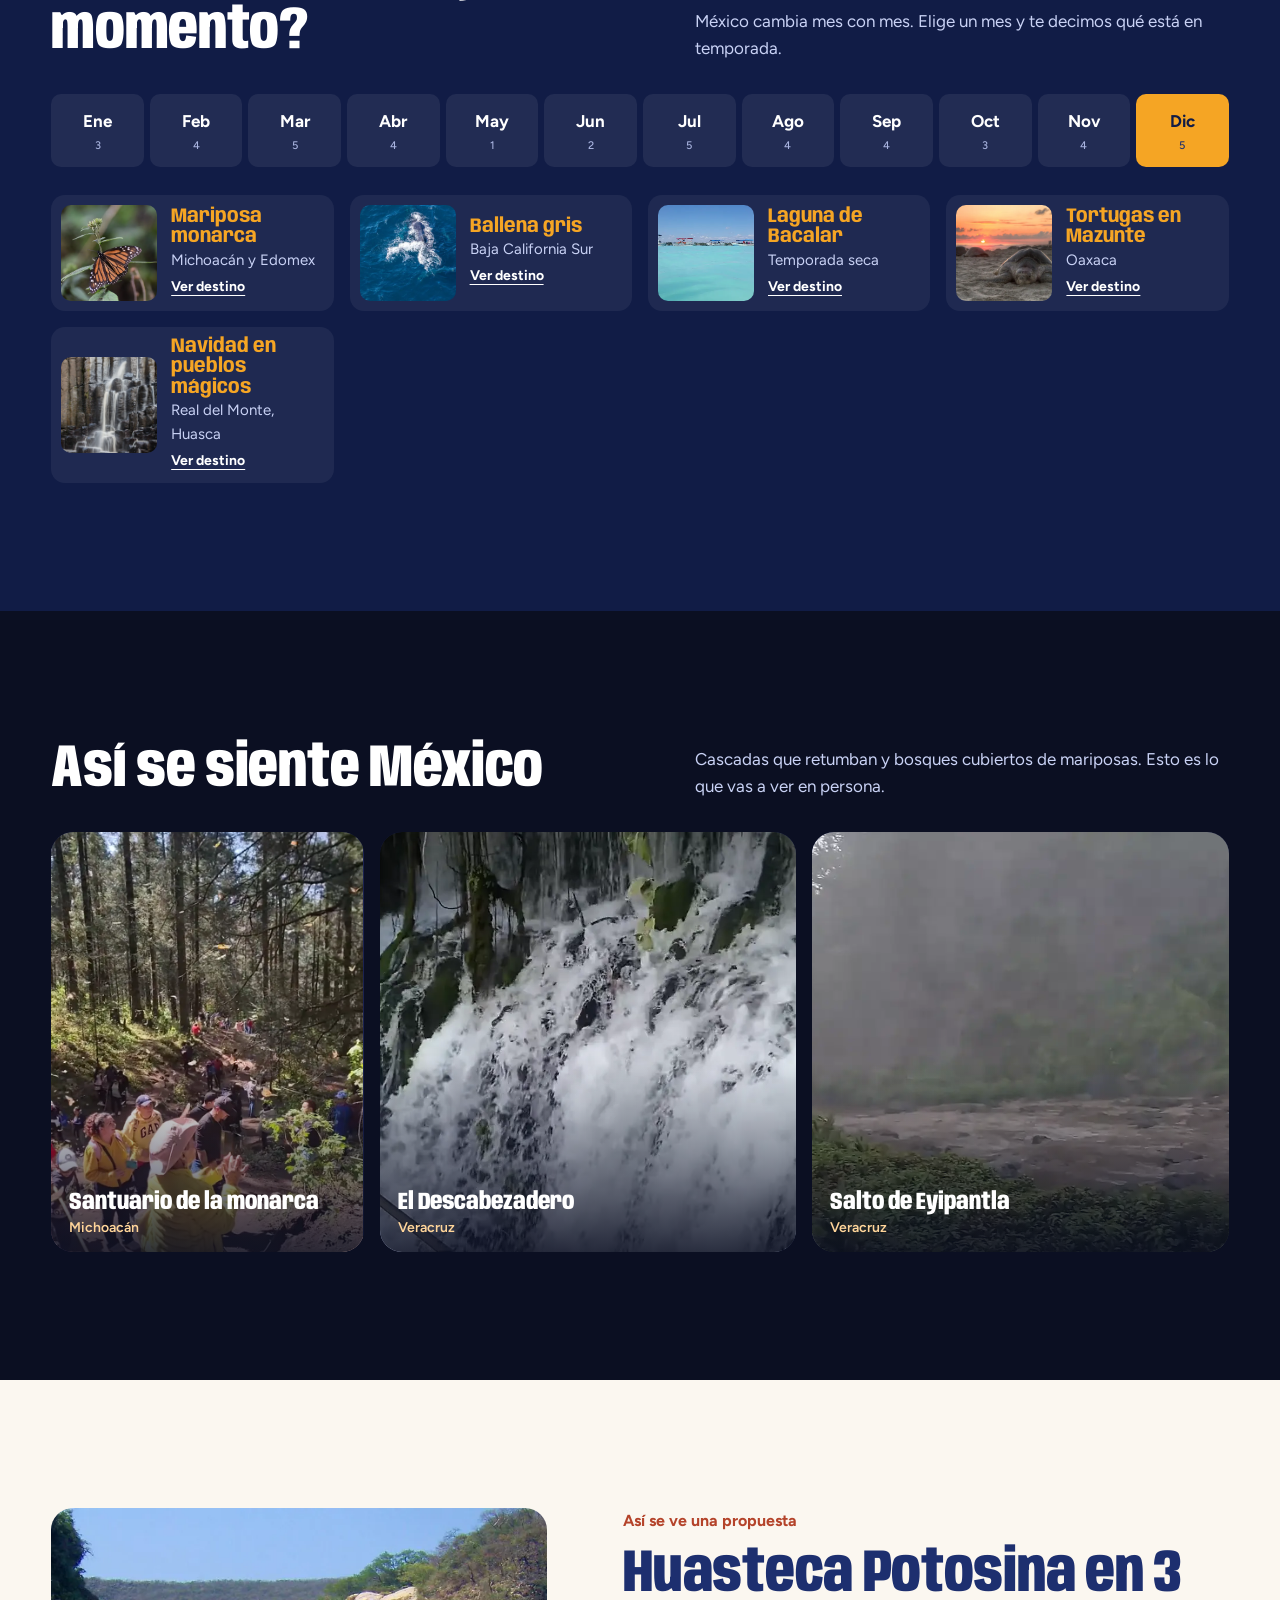
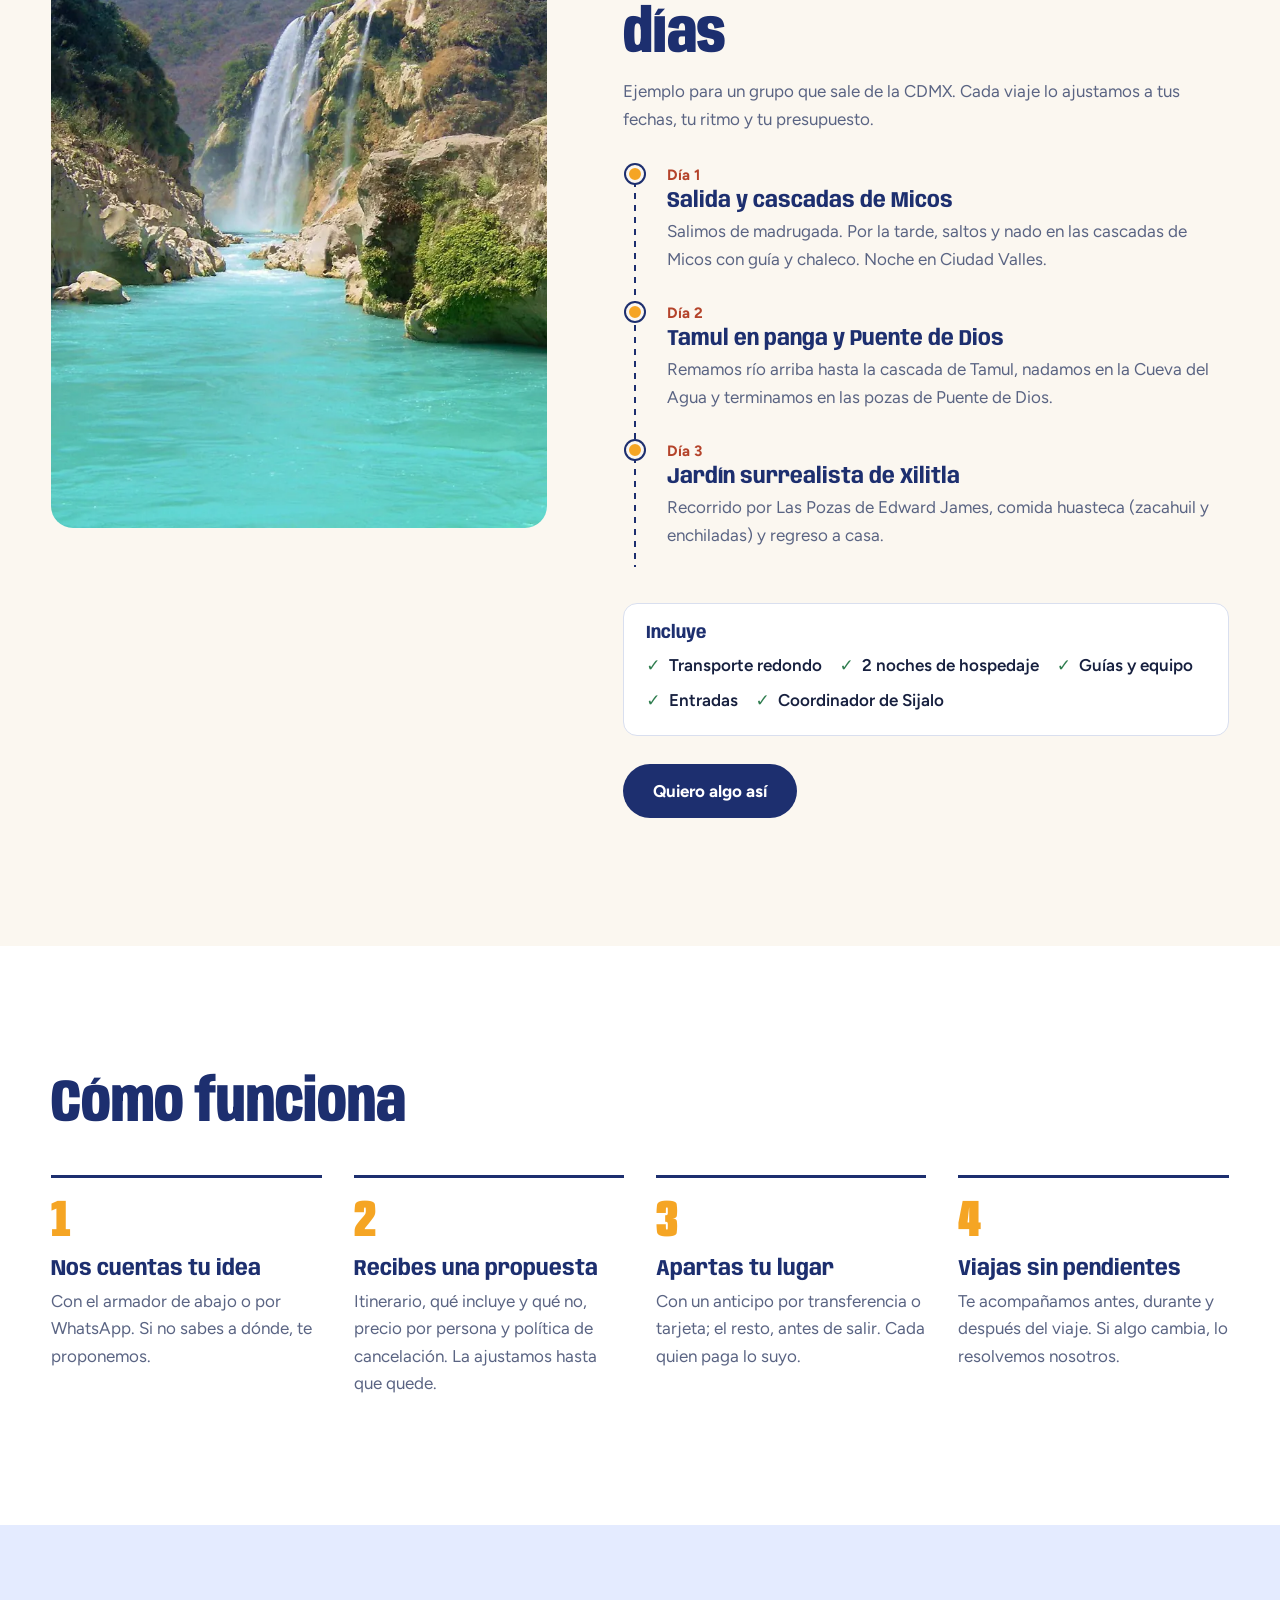
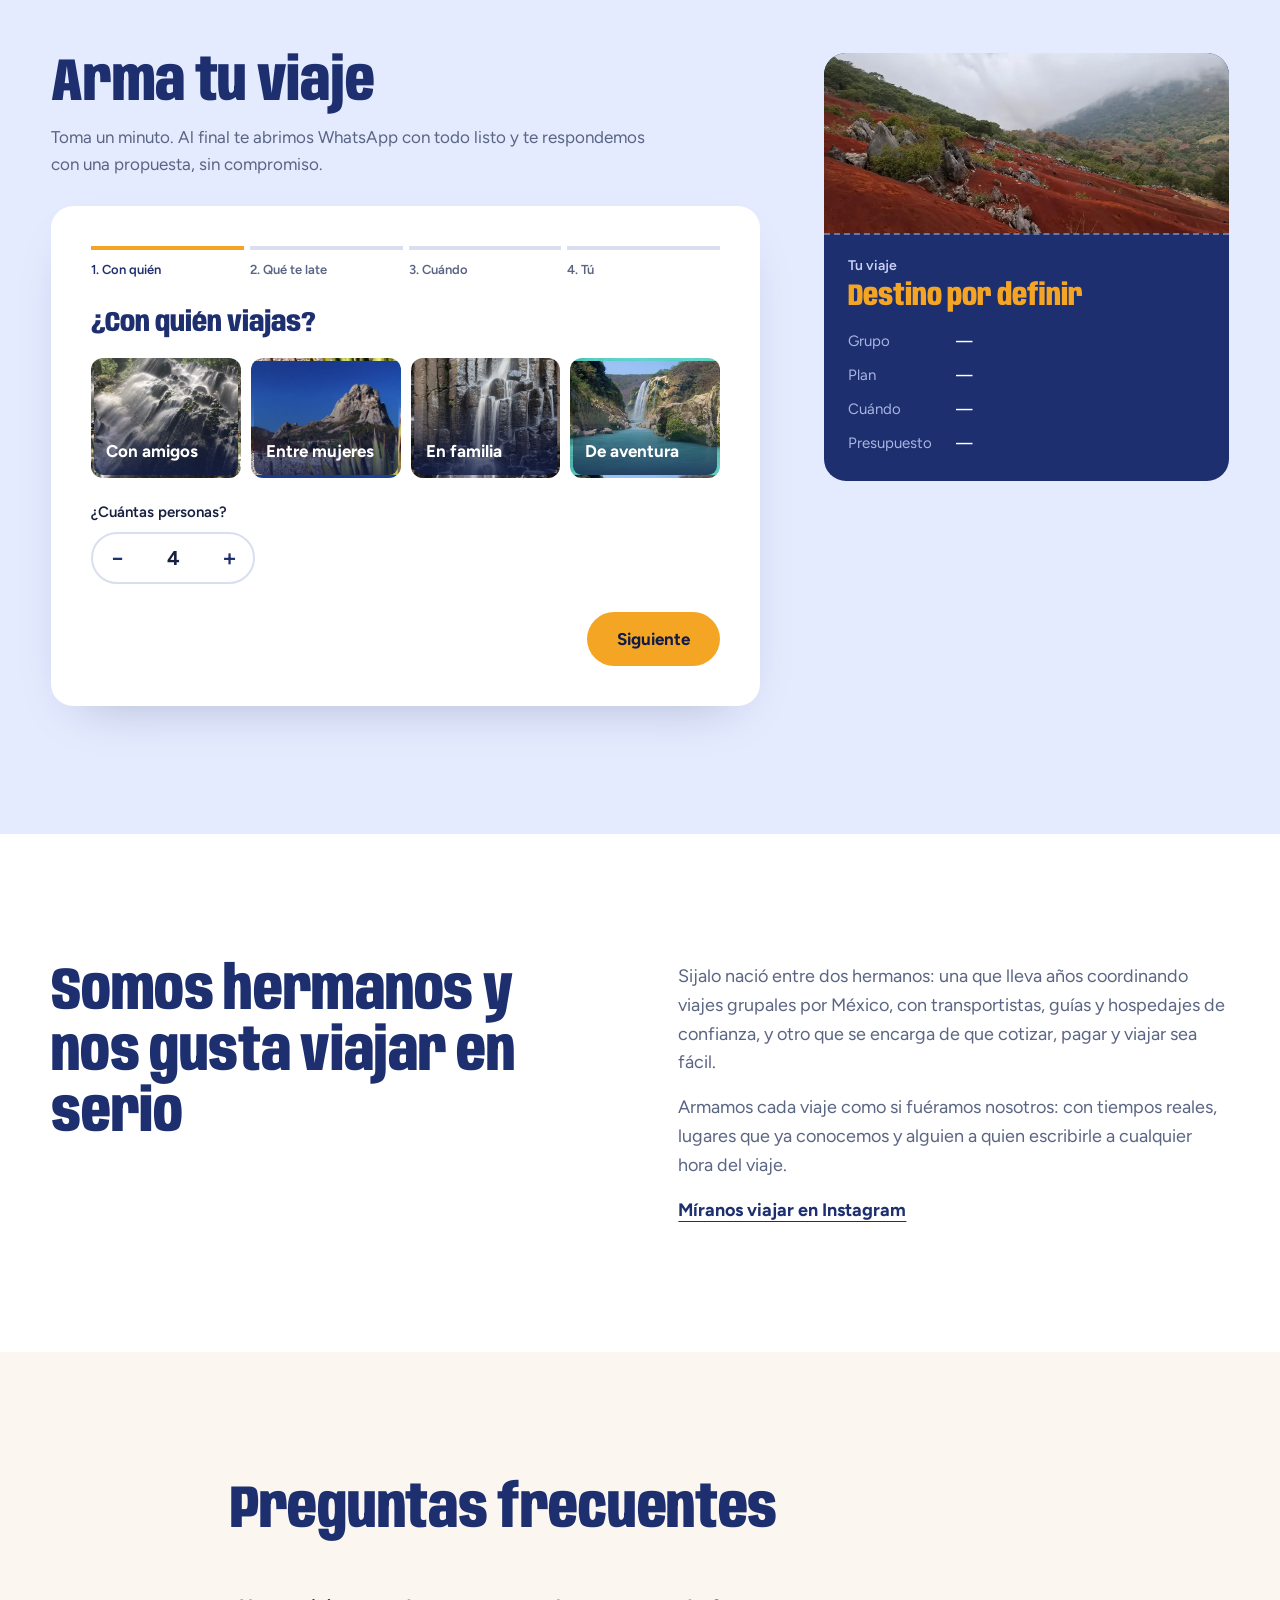
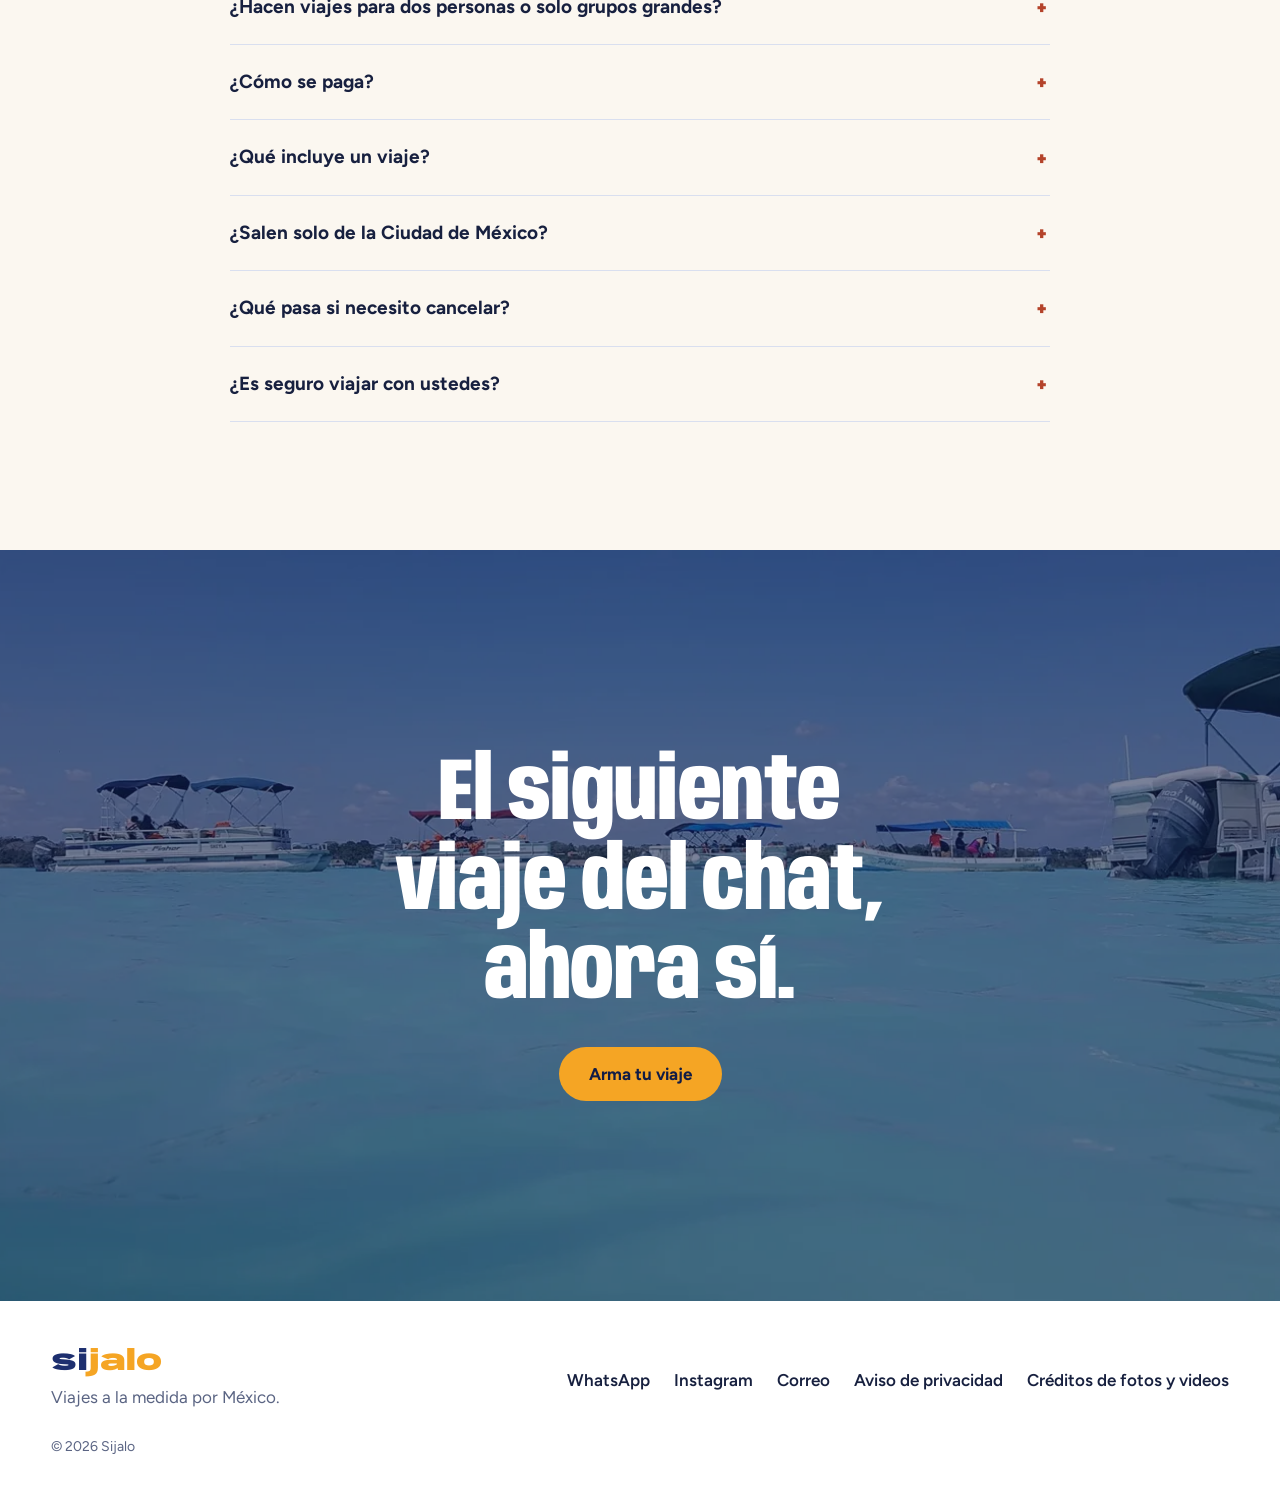
==== commit a5efb14c: "feat(site): v2 redesign with photos, slideshow, trip builder, seasons and video reel Co-Authored-By:" ====
--- a/index.html
+++ b/index.html
@@ -4,182 +4,343 @@
   <meta charset="utf-8">
   <meta name="viewport" content="width=device-width, initial-scale=1">
   <title>Sijalo, viajes a la medida por México</title>
-  <meta name="description" content="Armamos tu viaje por México a la medida: con amigos, en familia, entre mujeres o de aventura. Cotiza por WhatsApp.">
+  <meta name="description" content="Armamos tu viaje por México a la medida: con amigos, entre mujeres, en familia o de aventura. Huasteca, Hidalgo, Oaxaca, Bacalar y más. Cotiza por WhatsApp.">
   <link rel="canonical" href="https://sijalo.com.mx/">
   <meta property="og:title" content="Sijalo: ¿sí jalas?">
   <meta property="og:description" content="Viajes a la medida por México. Tú dices a dónde; nosotros lo armamos.">
   <meta property="og:url" content="https://sijalo.com.mx/">
+  <meta property="og:image" content="https://sijalo.com.mx/img/dunas-viajera.webp">
   <meta property="og:type" content="website">
   <meta property="og:locale" content="es_MX">
   <meta name="theme-color" content="#1d2f6f">
   <link rel="icon" href="favicon.svg" type="image/svg+xml">
+  <link rel="preload" as="image" href="img/dunas-viajera.webp" imagesrcset="img/dunas-viajera-s.webp 800w, img/dunas-viajera.webp 1600w" imagesizes="100vw">
   <link rel="preconnect" href="https://fonts.googleapis.com">
   <link rel="preconnect" href="https://fonts.gstatic.com" crossorigin>
-  <link href="https://fonts.googleapis.com/css2?family=Anybody:wdth,wght@50..150,500..900&family=Figtree:wght@400;500;700&display=swap" rel="stylesheet">
+  <link href="https://fonts.googleapis.com/css2?family=Anybody:wdth,wght@50..150,500..900&family=Figtree:wght@400;500;600;700&display=swap" rel="stylesheet">
   <link rel="stylesheet" href="styles.css">
   <script src="config.js"></script>
+  <script src="data.js"></script>
   <!-- Analytics: Umami Cloud (no cookies). Uncomment and set the website id once the account exists.
   <script defer src="https://cloud.umami.is/script.js" data-website-id="UMAMI_WEBSITE_ID"></script>
   -->
   <script type="application/ld+json">
-  {"@context":"https://schema.org","@type":"TravelAgency","name":"Sijalo","url":"https://sijalo.com.mx/","areaServed":"MX","description":"Viajes a la medida por México."}
+  {"@context":"https://schema.org","@type":"TravelAgency","name":"Sijalo","url":"https://sijalo.com.mx/","image":"https://sijalo.com.mx/img/dunas-viajera.webp","areaServed":{"@type":"Country","name":"México"},"description":"Viajes a la medida por México: con amigos, entre mujeres, en familia y de aventura."}
   </script>
 </head>
 <body>
-  <a class="skip" href="#cotiza">Ir a cotizar</a>
-
-  <header class="top">
+  <a class="skip" href="#arma">Ir a armar mi viaje</a>
+
+  <header class="top" id="top">
     <a class="logo" href="/" aria-label="Sijalo, inicio">si<span>jalo</span></a>
     <nav aria-label="Principal">
-      <a href="#como">Cómo funciona</a>
-      <a href="#ideas">Ideas</a>
+      <a href="#estilos">Estilos</a>
+      <a href="#destinos">Destinos</a>
+      <a href="#temporadas">Temporadas</a>
       <a href="#preguntas">Preguntas</a>
-      <a class="nav-cta" href="#cotiza" data-umami-event="nav-cotiza">Cotizar</a>
+      <a class="nav-cta" href="#arma" data-umami-event="nav-arma">Arma tu viaje</a>
     </nav>
   </header>
 
   <main>
-    <section class="hero">
-      <div class="hero-copy">
-        <h1>¿Sí jalas?</h1>
-        <p class="lede">Viajes a la medida por México. Tú dices a dónde, con quién y cuánto quieres gastar; nosotros armamos todo: transporte, hospedaje, entradas y guía.</p>
-        <div class="hero-actions">
-          <a class="btn btn-sun" href="#cotiza" data-umami-event="hero-cotiza">Cotizar mi viaje</a>
-          <a class="btn btn-line wa-link" href="#cotiza" data-umami-event="hero-whatsapp" data-wa-text="Hola, quiero cotizar un viaje con Sijalo">Escribir por WhatsApp</a>
-        </div>
-      </div>
-
-      <div class="chat" aria-label="Ejemplo de conversación de un grupo planeando un viaje" role="img">
-        <div class="chat-head">
-          <span class="chat-avatar" aria-hidden="true">🌵</span>
-          <div><strong>Las del depa ✈️</strong><small>Mariana, Fer, Pau, tú</small></div>
-        </div>
-        <div class="chat-body">
-          <p class="msg in" style="--d:0"><b>Mariana</b>¿Y si nos vamos a Huasca el puente?</p>
-          <p class="msg in" style="--d:1"><b>Fer</b>Va, pero que alguien lo organice 🙏</p>
-          <p class="msg in" style="--d:2"><b>Pau</b>Ya le escribí a Sijalo, mañana nos mandan opciones</p>
-          <p class="msg out" style="--d:3">¡Sí jalo! 🙌</p>
-          <p class="msg out" style="--d:4">Yo también</p>
-        </div>
-      </div>
-    </section>
-
-    <section class="who" aria-labelledby="who-title">
-      <h2 id="who-title">Para cada tipo de viaje</h2>
-      <ul class="who-grid">
-        <li class="who-item w-friends">
-          <h3>Con amigos</h3>
-          <p>Escapadas de fin de semana y puentes que sí se concretan. Una persona nos escribe y el grupo solo aparta su lugar.</p>
-        </li>
-        <li class="who-item w-women">
-          <h3>Entre mujeres</h3>
-          <p>Viajes con amigas, mamá o hermanas, con hospedaje y transporte de confianza y acompañamiento todo el camino.</p>
-        </li>
-        <li class="who-item w-family">
-          <h3>En familia</h3>
-          <p>Ritmo para niños y abuelos, horarios sin prisas y lugares pensados para todas las edades.</p>
-        </li>
-        <li class="who-item w-adventure">
-          <h3>De aventura</h3>
-          <p>Cascadas, grutas, rappel, senderismo y campamento, con guías locales y el equipo que haga falta.</p>
-        </li>
+    <!-- HERO -->
+    <section class="hero" aria-labelledby="hero-title">
+      <div class="hero-bg" id="hero-slides">
+        <img class="slide on" src="img/dunas-viajera.webp" srcset="img/dunas-viajera-s.webp 800w, img/dunas-viajera.webp 1600w" sizes="100vw" alt="Viajera con chamarra rosa caminando entre las Dunas Rojas de Hidalgo, con neblina" fetchpriority="high" data-place="Dunas Rojas, Hidalgo" data-to="a las Dunas Rojas">
+        <img class="slide" data-src="huasteca" alt="Cascada de Tamul y río turquesa en la Huasteca Potosina" data-place="Cascada de Tamul, San Luis Potosí" data-to="a la Huasteca">
+        <img class="slide" data-src="bacalar" alt="Laguna de Bacalar color turquesa con lanchas" data-place="Laguna de Bacalar, Quintana Roo" data-to="a Bacalar">
+        <img class="slide" data-src="hierve" alt="Cascada petrificada de Hierve el Agua sobre el valle de Oaxaca" data-place="Hierve el Agua, Oaxaca" data-to="a Oaxaca">
+        <img class="slide" data-src="catorce" alt="Pueblo de Real de Catorce entre montañas del desierto" data-place="Real de Catorce, San Luis Potosí" data-to="a Real de Catorce">
+      </div>
+      <div class="hero-inner">
+        <div class="hero-copy">
+          <h1 id="hero-title">¿Sí jalas?<span class="sr-only"> Viajes a la medida por México</span></h1>
+          <p class="hero-to" aria-hidden="true"><span id="hero-to">a las Dunas Rojas</span></p>
+          <p class="lede">Viajes a la medida por México. Tú dices a dónde, con quién y cuánto quieres gastar; nosotros armamos transporte, hospedaje, actividades y te acompañamos todo el camino.</p>
+          <div class="hero-actions">
+            <a class="btn btn-sun" href="#arma" data-umami-event="hero-arma">Arma tu viaje</a>
+            <a class="btn btn-glass" href="#destinos" data-umami-event="hero-destinos">Ver destinos</a>
+          </div>
+        </div>
+        <div class="chat" role="img" aria-label="Ejemplo de un grupo de amigas decidiendo viajar con Sijalo">
+          <div class="chat-head">
+            <span class="chat-avatar" aria-hidden="true">🌵</span>
+            <div><strong>Las del depa ✈️</strong><small>Mariana, Fer, Pau, tú</small></div>
+          </div>
+          <div class="chat-body">
+            <p class="msg in" style="--d:0"><b>Mariana</b>Vi unas dunas rojas en Hidalgo 😱</p>
+            <p class="msg in" style="--d:1"><b>Pau</b>Ya le escribí a Sijalo, mañana nos mandan opciones</p>
+            <p class="msg out big" style="--d:2">¡Sí jalo! 🙌</p>
+          </div>
+        </div>
+      </div>
+      <p class="hero-place" id="hero-place">Dunas Rojas, Hidalgo</p>
+      <div class="hero-dots" id="hero-dots" aria-hidden="true"></div>
+    </section>
+
+    <!-- PROMISE STRIP -->
+    <section class="promise" aria-label="Lo que incluye viajar con Sijalo">
+      <ul>
+        <li><strong>100 % a la medida</strong><span>Ningún paquete armado: tu fecha, tu grupo, tu presupuesto.</span></li>
+        <li><strong>Todo México</strong><span>De Hidalgo a Bacalar, por carretera o en avión.</span></li>
+        <li><strong>Precio claro por escrito</strong><span>Qué incluye, qué no y cómo se cancela, antes de pagar.</span></li>
+        <li><strong>Pagos en partes</strong><span>Aparta con anticipo; cada quien paga lo suyo.</span></li>
       </ul>
     </section>
 
-    <section class="how" id="como" aria-labelledby="how-title">
-      <h2 id="how-title">Cómo funciona</h2>
-      <ol class="steps">
-        <li><h3>Nos cuentas tu idea</h3><p>Destino (o "no sé, sorpréndanme"), fechas, cuántos van y tu presupuesto.</p></li>
-        <li><h3>Te mandamos una propuesta</h3><p>Itinerario, qué incluye y qué no, y el precio por persona. La ajustamos hasta que quede.</p></li>
-        <li><h3>Apartas tu lugar</h3><p>Con un anticipo y el resto antes de salir. Cada quien del grupo puede pagar lo suyo.</p></li>
-        <li><h3>Viajas sin pendientes</h3><p>Te acompañamos antes, durante y después del viaje, por WhatsApp y en persona.</p></li>
-      </ol>
-    </section>
-
-    <section class="ideas" id="ideas" aria-labelledby="ideas-title">
-      <div class="ideas-head">
-        <h2 id="ideas-title">¿No sabes a dónde? Empieza por aquí</h2>
-        <p>Algunos destinos que armamos seguido. Cualquiera se adapta a tus fechas, tu grupo y tu presupuesto.</p>
-      </div>
-      <ul class="dest">
-        <li><a href="#cotiza" data-dest="Huasca y Real del Monte" data-umami-event="idea" data-umami-event-dest="huasca"><span>Huasca y Real del Monte</span><small>Hidalgo</small><em>Pueblos mágicos y prismas basálticos</em></a></li>
-        <li><a href="#cotiza" data-dest="Grutas de Tolantongo" data-umami-event="idea" data-umami-event-dest="tolantongo"><span>Grutas de Tolantongo</span><small>Hidalgo</small><em>Aguas termales y campamento</em></a></li>
-        <li><a href="#cotiza" data-dest="Peña de Bernal y viñedos" data-umami-event="idea" data-umami-event-dest="bernal"><span>Peña de Bernal y viñedos</span><small>Querétaro</small><em>Queso, vino y monolito</em></a></li>
-        <li><a href="#cotiza" data-dest="Huasteca Potosina" data-umami-event="idea" data-umami-event-dest="huasteca"><span>Huasteca Potosina</span><small>San Luis Potosí</small><em>Cascadas y ríos turquesa</em></a></li>
-        <li><a href="#cotiza" data-dest="Cuetzalan" data-umami-event="idea" data-umami-event-dest="cuetzalan"><span>Cuetzalan</span><small>Puebla</small><em>Niebla, cascadas y café</em></a></li>
-        <li><a href="#cotiza" data-dest="Malinalco" data-umami-event="idea" data-umami-event-dest="malinalco"><span>Malinalco</span><small>Estado de México</small><em>Zona arqueológica y descanso</em></a></li>
-        <li><a href="#cotiza" data-dest="San Miguel de Allende" data-umami-event="idea" data-umami-event-dest="sma"><span>San Miguel de Allende</span><small>Guanajuato</small><em>Calles, arte y comida</em></a></li>
-        <li><a href="#cotiza" data-dest="Día de Muertos en Michoacán" data-umami-event="idea" data-umami-event-dest="muertos"><span>Día de Muertos en Michoacán</span><small>Pátzcuaro y Janitzio</small><em>Temporada</em></a></li>
-      </ul>
-    </section>
-
-    <section class="quote" id="cotiza" aria-labelledby="quote-title">
-      <div class="quote-copy">
-        <h2 id="quote-title">Cotiza tu viaje</h2>
-        <p>Llena lo que sepas y te abrimos WhatsApp con el mensaje listo. Respondemos con una propuesta, sin compromiso.</p>
-        <p class="fine">No guardamos lo que escribes aquí: solo se arma el mensaje para enviarlo por WhatsApp.</p>
-      </div>
-      <form class="quote-form" id="quote-form" novalidate>
-        <label>Tu nombre
-          <input name="nombre" autocomplete="given-name" required>
-        </label>
-        <label>¿A dónde?
-          <input name="destino" placeholder="Ej. Huasteca Potosina, o “no sé”" list="dest-list">
-          <datalist id="dest-list"></datalist>
-        </label>
-        <div class="row">
-          <label>¿Cuándo?
-            <input name="fechas" placeholder="Ej. puente de noviembre">
-          </label>
-          <label>¿Cuántos van?
-            <input name="personas" inputmode="numeric" placeholder="Ej. 6">
-          </label>
-        </div>
-        <fieldset>
-          <legend>Tipo de viaje</legend>
-          <div class="chips">
-            <label class="chip"><input type="radio" name="tipo" value="con amigos"><span>Con amigos</span></label>
-            <label class="chip"><input type="radio" name="tipo" value="entre mujeres"><span>Entre mujeres</span></label>
-            <label class="chip"><input type="radio" name="tipo" value="en familia"><span>En familia</span></label>
-            <label class="chip"><input type="radio" name="tipo" value="de aventura"><span>De aventura</span></label>
-          </div>
-        </fieldset>
-        <label>Presupuesto aproximado por persona
-          <select name="presupuesto">
-            <option value="">Prefiero que me propongan</option>
-            <option>Menos de $2,000</option>
-            <option>$2,000 a $5,000</option>
-            <option>$5,000 a $10,000</option>
-            <option>Más de $10,000</option>
-          </select>
-        </label>
-        <p class="form-error" id="form-error" role="alert" hidden></p>
-        <button class="btn btn-sun" type="submit">Enviar por WhatsApp</button>
-      </form>
-    </section>
-
+
+    <!-- MARQUEE: bus destination sign -->
+    <div class="marquee" aria-hidden="true">
+      <div class="marquee-track" id="marquee"></div>
+    </div>
+
+    <!-- STYLES (tabs) -->
+    <section class="styles" id="estilos" aria-labelledby="styles-title">
+      <div class="wrap">
+        <h2 id="styles-title">¿Con quién vas?</h2>
+        <div class="tabs" role="tablist" aria-label="Estilos de viaje" id="style-tabs"></div>
+        <div class="style-panel" id="style-panel" role="tabpanel" aria-live="polite"></div>
+      </div>
+    </section>
+
+    <!-- FEATURED: our own find -->
+    <section class="feature" aria-labelledby="feature-title">
+      <div class="wrap feature-grid">
+        <figure class="feature-photo">
+          <img src="img/dunas-s.webp" srcset="img/dunas-s.webp 800w, img/dunas.webp 1600w" sizes="(min-width: 900px) 55vw, 100vw" alt="Lomas de tierra roja con rocas grises y bosque al fondo en las Dunas Rojas de Hidalgo" loading="lazy">
+        </figure>
+        <div class="feature-copy">
+          <p class="kicker">Lo encontramos nosotros</p>
+          <h2 id="feature-title">Dunas Rojas, Hidalgo</h2>
+          <p>Lomas de tierra roja entre bosque y neblina, a pocas horas de la CDMX. No sale en las guías y casi nadie lo conoce. Así nos gusta viajar: buscando lugares que valgan la carretera.</p>
+          <a class="btn btn-sun" href="#arma" data-pick="dunas" data-umami-event="feature-dunas">Quiero ir a las Dunas Rojas</a>
+        </div>
+      </div>
+    </section>
+
+    <!-- DESTINATIONS -->
+    <section class="dest" id="destinos" aria-labelledby="dest-title">
+      <div class="wrap">
+        <div class="dest-head">
+          <h2 id="dest-title">Destinos para empezar a soñar</h2>
+          <p>Ideas que armamos seguido. Cualquiera se adapta a tus fechas y tu grupo, y si tienes otro destino en mente, también lo armamos.</p>
+        </div>
+        <div class="filters" role="group" aria-label="Filtrar destinos por estilo" id="dest-filters"></div>
+        <ul class="dest-grid" id="dest-grid"></ul>
+      </div>
+    </section>
+
+    <!-- SEASONS -->
+    <section class="seasons" id="temporadas" aria-labelledby="season-title">
+      <div class="wrap">
+        <div class="seasons-head">
+          <h2 id="season-title">¿Cuándo es el mejor momento?</h2>
+          <p>México cambia mes con mes. Elige un mes y te decimos qué está en temporada.</p>
+        </div>
+        <div class="months" role="tablist" aria-label="Meses" id="months"></div>
+        <ul class="season-list" id="season-list" aria-live="polite"></ul>
+      </div>
+    </section>
+
+    <!-- VIDEO REEL -->
+    <section class="reel" aria-labelledby="reel-title">
+      <div class="wrap">
+        <div class="reel-head">
+          <h2 id="reel-title">Así se siente México</h2>
+          <p>Cascadas que retumban y bosques cubiertos de mariposas. Esto es lo que vas a ver en persona.</p>
+        </div>
+        <div class="reel-row">
+          <figure class="clip tall">
+            <video muted loop playsinline preload="none" poster="img/v-monarca.webp" data-src="video/monarca"></video>
+            <figcaption>Santuario de la monarca<span>Michoacán</span></figcaption>
+          </figure>
+          <figure class="clip">
+            <video muted loop playsinline preload="none" poster="img/v-cascada.webp" data-src="video/cascada"></video>
+            <figcaption>El Descabezadero<span>Veracruz</span></figcaption>
+          </figure>
+          <figure class="clip">
+            <video muted loop playsinline preload="none" poster="img/v-eyipantla.webp" data-src="video/eyipantla"></video>
+            <figcaption>Salto de Eyipantla<span>Veracruz</span></figcaption>
+          </figure>
+        </div>
+      </div>
+    </section>
+
+    <!-- ITINERARY EXAMPLE -->
+    <section class="itin" aria-labelledby="itin-title">
+      <div class="wrap itin-grid">
+        <div class="itin-photo">
+          <img src="img/huasteca-s.webp" srcset="img/huasteca-s.webp 800w, img/huasteca.webp 1600w" sizes="(min-width: 900px) 40vw, 100vw" alt="Cascada de Tamul cayendo a un río turquesa en la Huasteca Potosina" loading="lazy">
+        </div>
+        <div class="itin-copy">
+          <p class="kicker">Así se ve una propuesta</p>
+          <h2 id="itin-title"></h2>
+          <p class="itin-note" id="itin-note"></p>
+          <ol class="timeline" id="itin-days"></ol>
+          <div class="includes">
+            <h3>Incluye</h3>
+            <ul id="itin-includes"></ul>
+          </div>
+          <a class="btn btn-anil" href="#arma" data-pick="huasteca" data-umami-event="itin-huasteca">Quiero algo así</a>
+        </div>
+      </div>
+    </section>
+
+    <!-- HOW -->
+    <section class="how" aria-labelledby="how-title">
+      <div class="wrap">
+        <h2 id="how-title">Cómo funciona</h2>
+        <ol class="steps">
+          <li><h3>Nos cuentas tu idea</h3><p>Con el armador de abajo o por WhatsApp. Si no sabes a dónde, te proponemos.</p></li>
+          <li><h3>Recibes una propuesta</h3><p>Itinerario, qué incluye y qué no, precio por persona y política de cancelación. La ajustamos hasta que quede.</p></li>
+          <li><h3>Apartas tu lugar</h3><p>Con un anticipo por transferencia o tarjeta; el resto, antes de salir. Cada quien paga lo suyo.</p></li>
+          <li><h3>Viajas sin pendientes</h3><p>Te acompañamos antes, durante y después del viaje. Si algo cambia, lo resolvemos nosotros.</p></li>
+        </ol>
+      </div>
+    </section>
+
+    <!-- TRIP BUILDER -->
+    <section class="builder" id="arma" aria-labelledby="builder-title">
+      <div class="wrap builder-grid">
+        <div class="builder-main">
+          <h2 id="builder-title">Arma tu viaje</h2>
+          <p class="builder-sub">Toma un minuto. Al final te abrimos WhatsApp con todo listo y te respondemos con una propuesta, sin compromiso.</p>
+
+          <form id="builder" novalidate>
+            <ol class="progress" aria-label="Pasos">
+              <li data-step="0">Con quién</li>
+              <li data-step="1">Qué te late</li>
+              <li data-step="2">Cuándo</li>
+              <li data-step="3">Tú</li>
+            </ol>
+
+            <fieldset class="step" data-step="0">
+              <legend>¿Con quién viajas?</legend>
+              <div class="cards" id="b-styles"></div>
+              <label class="field">¿Cuántas personas?
+                <div class="stepper">
+                  <button type="button" data-dec aria-label="Menos personas">−</button>
+                  <input name="personas" type="number" min="1" max="99" value="4" inputmode="numeric">
+                  <button type="button" data-inc aria-label="Más personas">+</button>
+                </div>
+              </label>
+            </fieldset>
+
+            <fieldset class="step" data-step="1" hidden>
+              <legend>¿Qué te late?</legend>
+              <div class="chips" id="b-interests"></div>
+              <label class="field">¿Ya tienes un destino en mente?
+                <input name="destino" list="b-dest-list" placeholder="Ej. Huasteca Potosina, o déjalo vacío y te proponemos">
+                <datalist id="b-dest-list"></datalist>
+              </label>
+            </fieldset>
+
+            <fieldset class="step" data-step="2" hidden>
+              <legend>¿Cuándo y cuánto?</legend>
+              <label class="field">Fechas aproximadas
+                <input name="fechas" placeholder="Ej. puente de noviembre, o del 12 al 15 de diciembre">
+              </label>
+              <div class="field">
+                <span>Días de viaje</span>
+                <div class="chips" id="b-days"></div>
+              </div>
+              <div class="field">
+                <span>Presupuesto por persona</span>
+                <div class="chips" id="b-budget"></div>
+              </div>
+              <label class="field">Salimos desde
+                <input name="origen" value="CDMX">
+              </label>
+            </fieldset>
+
+            <fieldset class="step" data-step="3" hidden>
+              <legend>¿A quién le respondemos?</legend>
+              <label class="field">Tu nombre
+                <input name="nombre" autocomplete="given-name" required>
+              </label>
+              <label class="field">¿Algo más que debamos saber?
+                <textarea name="notas" rows="3" placeholder="Cumpleaños, niños pequeños, alguien con movilidad limitada, mascota…"></textarea>
+              </label>
+              <p class="fine">No guardamos lo que escribes aquí: solo armamos el mensaje que tú envías por WhatsApp.</p>
+            </fieldset>
+
+            <p class="form-error" id="b-error" role="alert" hidden></p>
+            <div class="builder-nav">
+              <button type="button" class="btn btn-ghost" id="b-back" hidden>Atrás</button>
+              <button type="button" class="btn btn-sun" id="b-next">Siguiente</button>
+              <button type="submit" class="btn btn-sun" id="b-send" hidden>Enviar por WhatsApp</button>
+            </div>
+          </form>
+        </div>
+
+        <aside class="ticket" aria-label="Resumen de tu viaje">
+          <div class="ticket-img"><img id="t-img" src="img/dunas-s.webp" alt=""></div>
+          <div class="ticket-body">
+            <p class="ticket-label">Tu viaje</p>
+            <p class="ticket-dest" id="t-dest">Destino por definir</p>
+            <dl>
+              <div><dt>Grupo</dt><dd id="t-who">—</dd></div>
+              <div><dt>Plan</dt><dd id="t-what">—</dd></div>
+              <div><dt>Cuándo</dt><dd id="t-when">—</dd></div>
+              <div><dt>Presupuesto</dt><dd id="t-budget">—</dd></div>
+            </dl>
+          </div>
+        </aside>
+      </div>
+    </section>
+
+    <!-- ABOUT -->
+    <section class="about" aria-labelledby="about-title">
+      <div class="wrap about-grid">
+        <div>
+          <h2 id="about-title">Somos hermanos y nos gusta viajar en serio</h2>
+        </div>
+        <div class="about-copy">
+          <p>Sijalo nació entre dos hermanos: una que lleva años coordinando viajes grupales por México, con transportistas, guías y hospedajes de confianza, y otro que se encarga de que cotizar, pagar y viajar sea fácil.</p>
+          <p>Armamos cada viaje como si fuéramos nosotros: con tiempos reales, lugares que ya conocemos y alguien a quien escribirle a cualquier hora del viaje.</p>
+          <a class="link" id="ig-about" href="#" rel="noopener" data-umami-event="about-instagram">Míranos viajar en Instagram</a>
+        </div>
+      </div>
+    </section>
+
+    <!-- FAQ -->
     <section class="faq" id="preguntas" aria-labelledby="faq-title">
-      <h2 id="faq-title">Preguntas frecuentes</h2>
-      <details>
-        <summary>¿Hacen viajes para grupos pequeños o solo para mí?</summary>
-        <p>Sí. Armamos desde un viaje para dos personas hasta grupos grandes. El precio por persona cambia según el tamaño del grupo.</p>
-      </details>
-      <details>
-        <summary>¿Cómo se paga?</summary>
-        <p>Apartas con un anticipo y liquidas antes de la salida. Aceptamos transferencia y pago con tarjeta mediante liga de pago. Cada integrante del grupo puede pagar su parte por separado.</p>
-      </details>
-      <details>
-        <summary>¿Qué incluye un viaje?</summary>
-        <p>Depende de lo que pidas. Normalmente transporte, hospedaje, entradas y coordinación. En cada propuesta te decimos claramente qué incluye y qué no.</p>
-      </details>
-      <details>
-        <summary>¿Salen desde la Ciudad de México?</summary>
-        <p>La mayoría de nuestros viajes salen de la CDMX, pero podemos organizar la salida desde otra ciudad o que se vean directo en el destino.</p>
-      </details>
-      <details>
-        <summary>¿Qué pasa si necesito cancelar?</summary>
-        <p>Cada propuesta incluye su política de cancelación por escrito antes de que pagues, porque depende de los proveedores de cada viaje.</p>
-      </details>
+      <div class="wrap">
+        <h2 id="faq-title">Preguntas frecuentes</h2>
+        <details>
+          <summary>¿Hacen viajes para dos personas o solo grupos grandes?</summary>
+          <p>De todo: desde una pareja hasta grupos de más de 40. El precio por persona baja cuando el grupo crece, porque el transporte y el guía se reparten.</p>
+        </details>
+        <details>
+          <summary>¿Cómo se paga?</summary>
+          <p>Apartas con un anticipo y liquidas antes de la salida, por transferencia o con tarjeta mediante liga de pago. En grupos, cada persona puede pagar su parte por separado.</p>
+        </details>
+        <details>
+          <summary>¿Qué incluye un viaje?</summary>
+          <p>Lo que necesites. Normalmente transporte, hospedaje, entradas, actividades y coordinación. En cada propuesta te decimos por escrito qué incluye y qué no, para que no haya sorpresas.</p>
+        </details>
+        <details>
+          <summary>¿Salen solo de la Ciudad de México?</summary>
+          <p>La mayoría de los viajes por carretera salen de la CDMX, pero armamos salidas desde otras ciudades, viajes en avión o nos vemos directo en el destino.</p>
+        </details>
+        <details>
+          <summary>¿Qué pasa si necesito cancelar?</summary>
+          <p>Cada propuesta trae su política de cancelación por escrito antes de que pagues, porque depende de los hospedajes y transportes de ese viaje.</p>
+        </details>
+        <details>
+          <summary>¿Es seguro viajar con ustedes?</summary>
+          <p>Trabajamos con transporte turístico con permiso y seguro, hospedajes que conocemos y guías locales. Durante el viaje siempre hay alguien de Sijalo localizable.</p>
+        </details>
+      </div>
+    </section>
+
+    <!-- FINAL CTA -->
+    <section class="final" aria-labelledby="final-title">
+      <img src="img/bacalar-s.webp" srcset="img/bacalar-s.webp 800w, img/bacalar.webp 1600w" sizes="100vw" alt="" loading="lazy">
+      <div class="final-inner">
+        <h2 id="final-title">El siguiente viaje del chat, ahora sí.</h2>
+        <a class="btn btn-sun" href="#arma" data-umami-event="final-arma">Arma tu viaje</a>
+      </div>
     </section>
   </main>
 
@@ -189,14 +350,19 @@
       <p>Viajes a la medida por México.</p>
     </div>
     <ul class="foot-links">
-      <li><a class="wa-link" href="#cotiza" data-umami-event="footer-whatsapp" data-wa-text="Hola, quiero información de Sijalo">WhatsApp</a></li>
+      <li><a class="wa-link" href="#arma" data-umami-event="footer-whatsapp" data-wa-text="Hola, quiero información de Sijalo">WhatsApp</a></li>
       <li><a id="ig-link" href="#" rel="noopener" data-umami-event="footer-instagram">Instagram</a></li>
       <li><a id="mail-link" href="#">Correo</a></li>
       <li><a href="privacidad.html">Aviso de privacidad</a></li>
+      <li><a href="creditos.html">Créditos de fotos y videos</a></li>
     </ul>
     <p class="copy">© <span id="year">2026</span> Sijalo</p>
   </footer>
 
+  <a class="wa-float wa-link" href="#arma" data-wa-text="Hola, quiero cotizar un viaje con Sijalo" data-umami-event="float-whatsapp" aria-label="Escríbenos por WhatsApp">
+    <svg viewBox="0 0 32 32" aria-hidden="true"><path fill="currentColor" d="M16 3a13 13 0 0 0-11.2 19.6L3 29l6.6-1.7A13 13 0 1 0 16 3Zm0 23.6c-2 0-4-.6-5.7-1.6l-.4-.2-3.9 1 1-3.8-.2-.4A10.6 10.6 0 1 1 16 26.6Zm5.8-7.9c-.3-.2-1.9-.9-2.2-1-.3-.1-.5-.2-.7.2l-1 1.2c-.2.2-.4.2-.7.1a8.7 8.7 0 0 1-4.3-3.8c-.3-.6.3-.5.9-1.7.1-.2 0-.4 0-.6l-1-2.4c-.3-.6-.5-.5-.7-.5h-.6c-.2 0-.6.1-.9.4-.3.3-1.1 1.1-1.1 2.7s1.2 3.1 1.3 3.4c.2.2 2.3 3.5 5.6 4.9 2.1.9 2.9 1 3.9.8.6-.1 1.9-.8 2.2-1.5.3-.7.3-1.4.2-1.5l-.9-.7Z"/></svg>
+  </a>
+
   <script src="main.js"></script>
 </body>
 </html>
--- a/styles.css
+++ b/styles.css
@@ -1,288 +1,390 @@
 :root {
   --anil: #1d2f6f;
-  --anil-deep: #121e4a;
+  --anil-deep: #111c46;
   --sol: #f5a524;
+  --sol-hi: #ffb94a;
+  --tierra: #b4432a;
   --nopal: #2f7d4f;
-  --cielo: #dfe8ff;
+  --cielo: #e4ebff;
+  --arena: #fbf7f0;
   --paper: #ffffff;
-  --ink: #18213f;
-  --muted: #55607f;
-  --line: #d5dcef;
-  --chat-bg: #e9efe4;
-  --bubble-in: #ffffff;
-  --bubble-out: #d4f3c4;
+  --ink: #17203f;
+  --muted: #5a6483;
+  --line: #d9dfef;
   --display: "Anybody", "Arial Narrow", sans-serif;
   --body: "Figtree", system-ui, sans-serif;
-  --gutter: clamp(16px, 4vw, 48px);
-  --max: 1160px;
+  --gutter: clamp(16px, 4vw, 56px);
+  --max: 1200px;
+  --r-lg: 22px;
+  --r-md: 14px;
 }
 
 *, *::before, *::after { box-sizing: border-box; }
-html { scroll-behavior: smooth; }
-@media (prefers-reduced-motion: reduce) { html { scroll-behavior: auto; } }
-
-body {
-  margin: 0;
-  background: var(--paper);
-  color: var(--ink);
-  font: 400 1.0625rem/1.6 var(--body);
-  -webkit-font-smoothing: antialiased;
-}
-
-h1, h2, h3 { font-family: var(--display); line-height: 1.05; margin: 0; }
-h2 { font-size: clamp(2rem, 4.5vw, 3.25rem); font-weight: 800; font-stretch: 75%; color: var(--anil); }
-h3 { font-size: 1.375rem; font-weight: 700; font-stretch: 90%; }
+[hidden] { display: none !important; }
+html { scroll-behavior: smooth; scroll-padding-top: 72px; }
+@media (prefers-reduced-motion: reduce) { html { scroll-behavior: auto; } *, *::before, *::after { animation: none !important; transition: none !important; } }
+
+body { margin: 0; background: var(--paper); color: var(--ink); font: 400 1.0625rem/1.6 var(--body); -webkit-font-smoothing: antialiased; }
+img { display: block; max-width: 100%; }
+h1, h2, h3 { font-family: var(--display); line-height: 1.02; margin: 0; }
+h2 { font-size: clamp(2.25rem, 5vw, 3.75rem); font-weight: 800; font-stretch: 72%; color: var(--anil); letter-spacing: -0.005em; }
+h3 { font-size: 1.375rem; font-weight: 700; font-stretch: 88%; }
 p { margin: 0; }
 a { color: inherit; }
-:focus-visible { outline: 3px solid var(--sol); outline-offset: 3px; border-radius: 4px; }
-
-.skip { position: absolute; left: -999px; top: 8px; background: var(--sol); padding: 8px 14px; z-index: 10; }
+button { font: inherit; }
+:focus-visible { outline: 3px solid var(--sol); outline-offset: 3px; border-radius: 6px; }
+
+.wrap { max-width: var(--max); margin-inline: auto; }
+main > section { padding: clamp(72px, 10vw, 136px) var(--gutter); }
+.kicker { font-weight: 700; color: var(--tierra); margin-bottom: 10px; font-size: 1rem; }
+
+.skip { position: absolute; left: -999px; top: 8px; background: var(--sol); padding: 8px 14px; z-index: 50; }
 .skip:focus { left: 8px; }
 
-main > section { padding: clamp(64px, 9vw, 120px) var(--gutter); }
-main > section > * { max-width: var(--max); margin-inline: auto; }
-
 /* Logo */
-.logo {
-  font-family: var(--display);
-  font-weight: 900;
-  font-stretch: 130%;
-  font-size: 1.75rem;
-  letter-spacing: -0.02em;
-  text-decoration: none;
-  color: var(--anil);
-}
+.logo { font-family: var(--display); font-weight: 900; font-stretch: 130%; font-size: 1.75rem; letter-spacing: -0.02em; text-decoration: none; color: var(--anil); line-height: 1; }
 .logo span { color: var(--sol); }
 
 /* Header */
 .top {
-  position: sticky; top: 0; z-index: 5;
+  position: fixed; inset: 0 0 auto 0; z-index: 30;
   display: flex; align-items: center; justify-content: space-between; gap: 16px;
   padding: 14px var(--gutter);
-  background: color-mix(in srgb, var(--paper) 92%, transparent);
-  backdrop-filter: blur(8px);
-  border-bottom: 1px solid var(--line);
-}
-.top nav { display: flex; align-items: center; gap: clamp(12px, 2.5vw, 28px); font-weight: 500; }
+  transition: background-color .25s ease, box-shadow .25s ease;
+}
+.top .logo { color: #fff; }
+.top nav { display: flex; align-items: center; gap: clamp(14px, 2.4vw, 30px); font-weight: 600; color: #fff; }
 .top nav a { text-decoration: none; }
-.top nav a:not(.nav-cta):hover { text-decoration: underline; text-underline-offset: 4px; }
-.nav-cta { background: var(--anil); color: #fff; padding: 8px 16px; border-radius: 999px; }
-@media (max-width: 640px) { .top nav a:not(.nav-cta) { display: none; } }
+.top nav a:not(.nav-cta):hover { text-decoration: underline; text-underline-offset: 5px; }
+.nav-cta { background: var(--sol); color: var(--anil-deep); padding: 9px 18px; border-radius: 999px; }
+.top.solid { background: rgba(255,255,255,.96); box-shadow: 0 1px 0 var(--line); backdrop-filter: blur(10px); }
+.top.solid .logo, .top.solid nav { color: var(--anil); }
+.top.solid .logo span { color: var(--sol); }
+@media (max-width: 820px) { .top nav a:not(.nav-cta) { display: none; } }
 
 /* Buttons */
 .btn {
-  display: inline-flex; align-items: center; justify-content: center;
-  min-height: 52px; padding: 0 26px;
-  border-radius: 999px; border: 2px solid transparent;
+  display: inline-flex; align-items: center; justify-content: center; gap: 8px;
+  min-height: 54px; padding: 0 28px; border-radius: 999px; border: 2px solid transparent;
   font: 700 1.0625rem var(--body); text-decoration: none; cursor: pointer;
-  transition: transform .15s ease, background-color .15s ease;
+  transition: transform .15s ease, background-color .15s ease, color .15s ease;
 }
 .btn:active { transform: translateY(1px); }
 .btn-sun { background: var(--sol); color: var(--anil-deep); }
-.btn-sun:hover { background: #ffb53d; }
-.btn-line { border-color: currentColor; color: inherit; background: transparent; }
-.btn-line:hover { background: rgba(255,255,255,.1); }
+.btn-sun:hover { background: var(--sol-hi); }
+.btn-anil { background: var(--anil); color: #fff; }
+.btn-anil:hover { background: var(--anil-deep); }
+.btn-glass { background: rgba(255,255,255,.14); color: #fff; border-color: rgba(255,255,255,.7); backdrop-filter: blur(6px); }
+.btn-glass:hover { background: rgba(255,255,255,.24); }
+.btn-ghost { background: transparent; color: var(--anil); border-color: var(--line); }
+.btn-ghost:hover { border-color: var(--anil); }
+.link { color: var(--anil); font-weight: 700; text-underline-offset: 5px; }
 
 /* Hero */
-.hero {
-  background: var(--anil);
-  color: #fff;
-  display: grid;
-  grid-template-columns: minmax(0, 1.15fr) minmax(0, .85fr);
-  gap: clamp(32px, 6vw, 80px);
-  align-items: center;
-  max-width: none !important;
-}
-main > .hero { padding-top: clamp(56px, 8vw, 104px); }
-.hero > * { max-width: none; margin: 0; }
-.hero-copy { justify-self: end; max-width: 620px; }
+.hero { position: relative; min-height: min(100svh, 980px); display: grid; align-items: end; color: #fff; overflow: hidden; isolation: isolate; padding-top: 120px !important; padding-bottom: clamp(56px, 8vw, 96px) !important; }
+.hero-bg { position: absolute; inset: 0; z-index: -1; overflow: hidden; background: var(--anil-deep); }
+.hero-bg .slide { position: absolute; inset: 0; width: 100%; height: 100%; object-fit: cover; object-position: 50% 55%; opacity: 0; transform: scale(1.02); transition: opacity 1.4s ease; }
+.hero-bg .slide.on { opacity: 1; animation: kenburns 9s ease-out forwards; }
+@keyframes kenburns { from { transform: scale(1.02) translate3d(0,0,0); } to { transform: scale(1.14) translate3d(-1.5%, -1%, 0); } }
+.sr-only { position: absolute; width: 1px; height: 1px; overflow: hidden; clip: rect(0 0 0 0); white-space: nowrap; }
+.hero-to { font: 800 clamp(1.75rem, 4vw, 3rem)/1 var(--display); font-stretch: 70%; color: #fff; margin: -8px 0 22px; height: 1.1em; overflow: hidden; text-shadow: 0 2px 20px rgba(17,28,70,.5); }
+.hero-to span { display: inline-block; }
+.hero-to span.swap { animation: swapUp .6s cubic-bezier(.2,.8,.2,1); }
+@keyframes swapUp { from { transform: translateY(100%); opacity: 0; } }
+.hero-dots { position: absolute; left: 50%; bottom: 22px; transform: translateX(-50%); display: flex; gap: 8px; }
+.hero-dots i { width: 28px; height: 4px; border-radius: 4px; background: rgba(255,255,255,.35); overflow: hidden; position: relative; }
+.hero-dots i.on::after { content: ""; position: absolute; inset: 0; background: var(--sol); transform-origin: left; animation: dot 6.5s linear forwards; }
+@keyframes dot { from { transform: scaleX(0); } }
+.hero-place { transition: opacity .4s ease; }
+.hero::after { content: ""; position: absolute; inset: 0; z-index: -1; background: linear-gradient(180deg, rgba(17,28,70,.55) 0%, rgba(17,28,70,.05) 28%, rgba(17,28,70,.15) 55%, rgba(17,28,70,.82) 100%); }
+.hero-inner { width: 100%; max-width: var(--max); margin: 0 auto; display: grid; grid-template-columns: minmax(0, 1fr) auto; gap: 40px; align-items: end; }
 .hero h1 {
-  font-size: clamp(4rem, 13vw, 10rem);
-  font-weight: 900;
-  font-stretch: 62%;
-  line-height: .86;
-  letter-spacing: -0.01em;
-  color: var(--sol);
-  margin-bottom: 28px;
-}
-.lede { font-size: clamp(1.125rem, 1.8vw, 1.3rem); max-width: 34ch; color: #e6ebff; }
-.hero-actions { display: flex; flex-wrap: wrap; gap: 12px; margin-top: 32px; }
-
-/* Chat mock */
-.chat {
-  justify-self: start;
-  width: min(100%, 380px);
-  border-radius: 22px;
-  overflow: hidden;
-  background: var(--chat-bg);
-  color: var(--ink);
-  box-shadow: 0 30px 60px -20px rgba(6, 12, 40, .55);
-  transform: rotate(1.5deg);
-}
-.chat-head { display: flex; gap: 12px; align-items: center; padding: 12px 16px; background: var(--nopal); color: #fff; }
-.chat-head strong { display: block; font-size: 1rem; }
-.chat-head small { opacity: .85; font-size: .8125rem; }
-.chat-avatar { display: grid; place-items: center; width: 40px; height: 40px; border-radius: 50%; background: rgba(255,255,255,.2); font-size: 1.25rem; }
-.chat-body { display: flex; flex-direction: column; gap: 8px; padding: 18px 14px 22px; }
-.msg {
-  max-width: 82%;
-  padding: 8px 12px;
-  border-radius: 12px;
-  font-size: .9375rem;
-  line-height: 1.4;
-  box-shadow: 0 1px 1px rgba(0,0,0,.08);
-  animation: pop .35s cubic-bezier(.2,.9,.3,1.3) both;
-  animation-delay: calc(.4s + var(--d) * .55s);
-}
-.msg b { display: block; font-size: .75rem; color: var(--nopal); }
-.msg.in { background: var(--bubble-in); align-self: flex-start; border-top-left-radius: 4px; }
-.msg.out { background: var(--bubble-out); align-self: flex-end; border-top-right-radius: 4px; }
-.msg.out:nth-last-child(2) { font-family: var(--display); font-weight: 800; font-size: 1.25rem; font-stretch: 80%; }
-@keyframes pop { from { opacity: 0; transform: translateY(8px) scale(.96); } }
-@media (prefers-reduced-motion: reduce) { .msg { animation: none; } }
-
+  font-size: clamp(4.5rem, 13vw, 9.5rem); font-weight: 900; font-stretch: 58%;
+  line-height: .84; color: var(--sol); margin-bottom: 14px;
+  text-shadow: 0 6px 40px rgba(17,28,70,.35);
+}
+.lede { font-size: clamp(1.125rem, 1.8vw, 1.35rem); max-width: 36ch; color: #f1f3ff; text-shadow: 0 1px 12px rgba(17,28,70,.5); }
+.hero-actions { display: flex; flex-wrap: wrap; gap: 12px; margin-top: 30px; }
+.hero-place { position: absolute; right: var(--gutter); top: 96px; font-size: .875rem; font-weight: 600; background: rgba(17,28,70,.45); padding: 6px 12px; border-radius: 999px; backdrop-filter: blur(6px); }
+
+.chat { width: 320px; border-radius: 20px; overflow: hidden; background: #ece5dd; color: var(--ink); box-shadow: 0 30px 60px -20px rgba(6,12,40,.6); transform: rotate(2deg); margin-bottom: 8px; }
+.chat-head { display: flex; gap: 12px; align-items: center; padding: 10px 14px; background: #075e54; color: #fff; }
+.chat-head strong { display: block; font-size: .9375rem; }
+.chat-head small { opacity: .85; font-size: .75rem; }
+.chat-avatar { display: grid; place-items: center; width: 36px; height: 36px; border-radius: 50%; background: rgba(255,255,255,.2); }
+.chat-body { display: flex; flex-direction: column; gap: 7px; padding: 14px 12px 18px; }
+.msg { max-width: 85%; padding: 7px 11px; border-radius: 12px; font-size: .875rem; line-height: 1.4; box-shadow: 0 1px 1px rgba(0,0,0,.08); animation: pop .4s cubic-bezier(.2,.9,.3,1.3) both; animation-delay: calc(.6s + var(--d) * .7s); }
+.msg b { display: block; font-size: .7rem; color: var(--nopal); }
+.msg.in { background: #fff; align-self: flex-start; border-top-left-radius: 4px; }
+.msg.out { background: #d9fdd3; align-self: flex-end; border-top-right-radius: 4px; }
+.msg.big { font-family: var(--display); font-weight: 800; font-size: 1.375rem; font-stretch: 80%; }
+@keyframes pop { from { opacity: 0; transform: translateY(10px) scale(.95); } }
+@media (max-width: 900px) {
+  .hero-inner { grid-template-columns: 1fr; }
+  .chat { display: none; }
+  .hero-place { top: auto; bottom: 16px; right: 16px; }
+}
+
+/* Promise strip */
+.promise { background: var(--anil); color: #fff; padding-block: 40px !important; }
+.promise ul { list-style: none; margin: 0 auto; padding: 0; max-width: var(--max); display: grid; grid-template-columns: repeat(4, 1fr); gap: 24px 40px; }
+.promise strong { display: block; font: 800 1.375rem/1.1 var(--display); font-stretch: 80%; color: var(--sol); margin-bottom: 6px; }
+.promise span { color: #d6ddfb; font-size: .9375rem; }
+@media (max-width: 900px) { .promise ul { grid-template-columns: 1fr 1fr; } }
+@media (max-width: 480px) { .promise ul { grid-template-columns: 1fr; } }
+
+/* Marquee (bus destination sign) */
+.marquee { background: #0b0f22; color: var(--sol); overflow: hidden; padding: 16px 0; border-block: 3px solid #1b2250; }
+.marquee-track { display: flex; width: max-content; animation: marquee 45s linear infinite; }
+.marquee:hover .marquee-track { animation-play-state: paused; }
+.marquee-track span { font: 800 clamp(1.25rem, 2.6vw, 1.9rem)/1 var(--display); font-stretch: 115%; letter-spacing: .04em; white-space: nowrap; padding-right: 36px; text-shadow: 0 0 12px rgba(245,165,36,.55); }
+.marquee-track span::after { content: "✺"; margin-left: 36px; color: var(--tierra); text-shadow: none; }
+@keyframes marquee { to { transform: translateX(-50%); } }
+
+/* Reveal for destination cards */
+.js .dcard { opacity: 0; transform: translateY(28px); transition: opacity .7s ease, transform .7s cubic-bezier(.2,.8,.2,1); transition-delay: calc(var(--i, 0) * 70ms); }
+.js .dcard.in { opacity: 1; transform: none; }
+
+/* Video reel */
+.reel { background: #0b0f22; color: #fff; }
+.reel h2 { color: #fff; }
+.reel-head { display: grid; grid-template-columns: 1.1fr 1fr; gap: 20px 56px; align-items: end; margin-bottom: 32px; }
+.reel-head p { color: #c9d2f5; }
+.reel-row { display: grid; grid-template-columns: .75fr 1fr 1fr; gap: 16px; align-items: stretch; }
+.clip { margin: 0; position: relative; border-radius: var(--r-lg); overflow: hidden; background: #1b2250; min-height: 420px; }
+.clip video { position: absolute; inset: 0; width: 100%; height: 100%; object-fit: cover; }
+.clip::after { content: ""; position: absolute; inset: 0; background: linear-gradient(180deg, transparent 55%, rgba(11,15,34,.85)); pointer-events: none; }
+.clip figcaption { position: absolute; left: 18px; bottom: 16px; z-index: 1; font: 800 1.5rem/1.05 var(--display); font-stretch: 75%; }
+.clip figcaption span { display: block; font: 600 .875rem var(--body); color: #ffd59a; margin-top: 4px; }
 @media (max-width: 860px) {
-  .hero { grid-template-columns: 1fr; }
-  .hero-copy, .chat { justify-self: stretch; }
-  .chat { margin-inline: auto; transform: none; }
-}
-
-/* Who */
-.who h2 { margin-bottom: 40px; }
-.who-grid {
-  list-style: none; padding: 0; margin-top: 0;
-  display: grid;
-  grid-template-columns: repeat(12, 1fr);
-  gap: 16px;
-}
-.who-item { padding: 28px; border-radius: 6px; }
-.who-item h3 { font-size: clamp(1.75rem, 3vw, 2.25rem); font-stretch: 70%; font-weight: 800; margin-bottom: 10px; }
-.who-item p { max-width: 42ch; }
-.w-friends { grid-column: span 7; background: var(--sol); color: var(--anil-deep); }
-.w-women { grid-column: span 5; background: var(--cielo); color: var(--anil); }
-.w-family { grid-column: span 5; background: var(--anil); color: #fff; }
-.w-adventure { grid-column: span 7; background: var(--nopal); color: #fff; }
-@media (max-width: 760px) { .who-item { grid-column: 1 / -1 !important; } }
+  .reel-head { grid-template-columns: 1fr; }
+  .reel-row { grid-template-columns: none; grid-auto-flow: column; grid-auto-columns: 78%; overflow-x: auto; scroll-snap-type: x mandatory; padding-bottom: 8px; margin-inline: calc(var(--gutter) * -1); padding-inline: var(--gutter); }
+  .clip { scroll-snap-align: center; min-height: 460px; }
+}
+
+/* Styles tabs */
+.styles h2 { margin-bottom: 28px; }
+.tabs { display: flex; flex-wrap: wrap; gap: 10px; margin-bottom: 28px; }
+.tab { border: 2px solid var(--line); background: #fff; color: var(--anil); padding: 12px 22px; border-radius: 999px; font-weight: 700; cursor: pointer; font-size: 1.0625rem; }
+.tab:hover { border-color: var(--anil); }
+.tab[aria-selected="true"] { background: var(--anil); border-color: var(--anil); color: #fff; }
+.style-panel { display: grid; grid-template-columns: minmax(0, 1.25fr) minmax(0, 1fr); border-radius: var(--r-lg); overflow: hidden; background: var(--arena); min-height: 460px; }
+.style-photo { position: relative; min-height: 320px; }
+.style-photo img { position: absolute; inset: 0; width: 100%; height: 100%; object-fit: cover; animation: fade .5s ease; }
+@keyframes fade { from { opacity: 0; } }
+.style-copy { padding: clamp(28px, 4vw, 56px); display: flex; flex-direction: column; justify-content: center; gap: 18px; }
+.style-copy h3 { font-size: clamp(1.75rem, 3vw, 2.5rem); font-stretch: 72%; font-weight: 800; color: var(--anil); line-height: 1.05; }
+.style-copy p { color: var(--muted); max-width: 48ch; }
+.perks { list-style: none; padding: 0; margin: 0; display: grid; gap: 8px; }
+.perks li { display: flex; gap: 10px; align-items: center; font-weight: 600; }
+.perks li::before { content: ""; width: 10px; height: 10px; border-radius: 50%; background: var(--sol); flex: none; }
+.style-dests { display: flex; flex-wrap: wrap; gap: 6px; }
+.style-dests a { font-size: .875rem; font-weight: 600; padding: 5px 12px; border-radius: 999px; background: #fff; border: 1px solid var(--line); text-decoration: none; color: var(--anil); }
+.style-dests a:hover { border-color: var(--anil); }
+@media (max-width: 860px) { .style-panel { grid-template-columns: 1fr; } .style-photo { min-height: 260px; } }
+
+/* Feature */
+.feature { background: var(--tierra); color: #fff; }
+.feature-grid { display: grid; grid-template-columns: minmax(0, 1.2fr) minmax(0, 1fr); gap: clamp(32px, 6vw, 80px); align-items: center; }
+.feature-photo { margin: 0; border-radius: var(--r-lg); overflow: hidden; transform: rotate(-1.5deg); box-shadow: 0 30px 60px -24px rgba(40,10,0,.6); }
+.feature-photo img { width: 100%; aspect-ratio: 4 / 3; object-fit: cover; }
+.feature .kicker { color: #ffd59a; }
+.feature h2 { color: #fff; margin-bottom: 18px; }
+.feature-copy p:not(.kicker) { color: #fbe3dc; margin-bottom: 28px; max-width: 44ch; }
+@media (max-width: 860px) { .feature-grid { grid-template-columns: 1fr; } .feature-photo { transform: none; } }
+
+/* Destinations */
+.dest-head { display: grid; grid-template-columns: 1.1fr 1fr; gap: 20px 56px; align-items: end; margin-bottom: 28px; }
+.dest-head p { color: var(--muted); max-width: 46ch; }
+@media (max-width: 860px) { .dest-head { grid-template-columns: 1fr; } }
+.filters { display: flex; flex-wrap: wrap; gap: 8px; margin-bottom: 28px; }
+.filter { border: 2px solid var(--line); background: #fff; padding: 8px 16px; border-radius: 999px; font-weight: 600; cursor: pointer; color: var(--ink); }
+.filter[aria-pressed="true"] { background: var(--sol); border-color: var(--sol); color: var(--anil-deep); }
+.dest-grid { list-style: none; padding: 0; margin: 0; display: grid; grid-template-columns: repeat(12, 1fr); gap: 16px; grid-auto-flow: dense; }
+.dcard { grid-column: span 4; position: relative; border-radius: var(--r-md); overflow: hidden; background: var(--anil); min-height: 340px; }
+.dcard.wide { grid-column: span 8; }
+.dcard button { all: unset; cursor: pointer; position: absolute; inset: 0; display: flex; flex-direction: column; justify-content: flex-end; padding: 22px; color: #fff; }
+.dcard button:focus-visible { outline: 3px solid var(--sol); outline-offset: -3px; }
+.dcard img { position: absolute; inset: 0; width: 100%; height: 100%; object-fit: cover; transition: transform .6s ease; }
+.dcard::after { content: ""; position: absolute; inset: 0; background: linear-gradient(180deg, rgba(17,28,70,0) 40%, rgba(17,28,70,.85) 100%); pointer-events: none; }
+.dcard:hover img { transform: scale(1.05); }
+.dcard .dc-txt { position: relative; z-index: 1; }
+.dcard .dc-state { font-size: .875rem; font-weight: 600; color: #ffd59a; }
+.dcard .dc-name { display: block; font: 800 clamp(1.6rem, 2.6vw, 2.1rem)/1 var(--display); font-stretch: 72%; margin-top: 4px; }
+.dcard .dc-tags { display: flex; gap: 6px; margin-top: 10px; flex-wrap: wrap; }
+.dcard .dc-tags span { font-size: .75rem; font-weight: 600; background: rgba(255,255,255,.18); padding: 3px 9px; border-radius: 999px; backdrop-filter: blur(4px); }
+.dcard.own .dc-own { position: absolute; top: 14px; left: 14px; z-index: 1; background: var(--sol); color: var(--anil-deep); font-weight: 700; font-size: .8125rem; padding: 4px 10px; border-radius: 999px; }
+.dcard[hidden] { display: none; }
+@media (max-width: 960px) { .dcard, .dcard.wide { grid-column: span 6; } }
+@media (max-width: 600px) { .dcard, .dcard.wide { grid-column: 1 / -1; min-height: 280px; } }
+
+/* Destination dialog */
+.ddialog { border: 0; padding: 0; border-radius: var(--r-lg); width: min(760px, calc(100vw - 32px)); max-height: calc(100svh - 32px); overflow: auto; color: var(--ink); box-shadow: 0 40px 80px -20px rgba(6,12,40,.55); }
+.ddialog::backdrop { background: rgba(17,28,70,.6); backdrop-filter: blur(4px); }
+.ddialog img { width: 100%; aspect-ratio: 16 / 9; object-fit: cover; }
+.dd-body { padding: 28px clamp(20px, 4vw, 40px) 32px; display: grid; gap: 14px; }
+.dd-body h3 { font-size: clamp(2rem, 4vw, 2.75rem); font-stretch: 72%; font-weight: 800; color: var(--anil); }
+.dd-state { color: var(--tierra); font-weight: 700; }
+.dd-facts { display: grid; grid-template-columns: 1fr 1fr; gap: 12px; margin: 6px 0; }
+.dd-facts div { background: var(--arena); border-radius: 12px; padding: 12px 14px; }
+.dd-facts dt { font-size: .8125rem; color: var(--muted); font-weight: 600; }
+.dd-facts dd { margin: 2px 0 0; font-weight: 700; }
+.dd-actions { display: flex; flex-wrap: wrap; gap: 10px; margin-top: 6px; }
+.dd-close { position: absolute; top: 12px; right: 12px; width: 44px; height: 44px; border-radius: 50%; border: 0; background: rgba(255,255,255,.92); font-size: 1.5rem; cursor: pointer; color: var(--anil); }
+.dd-credit { font-size: .75rem; color: var(--muted); }
+@media (max-width: 520px) { .dd-facts { grid-template-columns: 1fr; } }
+
+/* Seasons */
+.seasons { background: var(--anil-deep); color: #fff; }
+.seasons h2 { color: #fff; }
+.seasons-head { display: grid; grid-template-columns: 1.1fr 1fr; gap: 20px 56px; align-items: end; margin-bottom: 32px; }
+.seasons-head p { color: #c9d2f5; }
+@media (max-width: 860px) { .seasons-head { grid-template-columns: 1fr; } }
+.months { display: grid; grid-template-columns: repeat(12, 1fr); gap: 6px; margin-bottom: 28px; }
+.month { border: 0; background: rgba(255,255,255,.07); color: #fff; padding: 14px 0 12px; border-radius: 10px; cursor: pointer; font-weight: 700; position: relative; }
+.month small { display: block; font-weight: 500; font-size: .6875rem; color: #a9b4e0; margin-top: 2px; }
+.month:hover { background: rgba(255,255,255,.14); }
+.month[aria-selected="true"] { background: var(--sol); color: var(--anil-deep); }
+.month[aria-selected="true"] small { color: var(--anil); }
+@media (max-width: 760px) { .months { grid-template-columns: repeat(6, 1fr); } }
+.season-list { list-style: none; padding: 0; margin: 0; display: grid; grid-template-columns: repeat(auto-fill, minmax(260px, 1fr)); gap: 16px; }
+.scard { display: grid; grid-template-columns: 96px 1fr; gap: 14px; align-items: center; background: rgba(255,255,255,.06); border-radius: var(--r-md); padding: 10px; animation: fade .35s ease; }
+.scard img { width: 96px; height: 96px; border-radius: 10px; object-fit: cover; }
+.scard .ph { width: 96px; height: 96px; border-radius: 10px; background: radial-gradient(circle at 30% 40%, #fff6a6 0 3px, transparent 4px), radial-gradient(circle at 65% 30%, #fff6a6 0 2px, transparent 3px), radial-gradient(circle at 55% 70%, #fff6a6 0 3px, transparent 4px), radial-gradient(circle at 20% 75%, #fff6a6 0 2px, transparent 3px), #10301f; }
+.scard h3 { font-size: 1.25rem; color: var(--sol); }
+.scard p { color: #c9d2f5; font-size: .9375rem; }
+.scard button { all: unset; cursor: pointer; font-weight: 700; font-size: .875rem; color: #fff; text-decoration: underline; text-underline-offset: 4px; margin-top: 4px; display: inline-block; }
+.scard button:focus-visible { outline: 2px solid var(--sol); }
+
+/* Itinerary */
+.itin { background: var(--arena); }
+.itin-grid { display: grid; grid-template-columns: minmax(0, .9fr) minmax(0, 1.1fr); gap: clamp(32px, 6vw, 80px); align-items: start; }
+.itin-photo { position: sticky; top: 96px; border-radius: var(--r-lg); overflow: hidden; }
+.itin-photo img { width: 100%; aspect-ratio: 4 / 5; object-fit: cover; }
+.itin h2 { margin-bottom: 12px; }
+.itin-note { color: var(--muted); margin-bottom: 28px; max-width: 52ch; }
+.timeline { list-style: none; padding: 0; margin: 0 0 28px; position: relative; }
+.timeline::before { content: ""; position: absolute; left: 11px; top: 8px; bottom: 8px; width: 2px; background: repeating-linear-gradient(var(--anil) 0 6px, transparent 6px 12px); }
+.timeline li { position: relative; padding: 0 0 26px 44px; }
+.timeline li::before { content: ""; position: absolute; left: 3px; top: 4px; width: 18px; height: 18px; border-radius: 50%; background: var(--sol); border: 3px solid var(--arena); box-shadow: 0 0 0 2px var(--anil); }
+.timeline .tl-day { font-weight: 700; color: var(--tierra); font-size: .9375rem; }
+.timeline h3 { color: var(--anil); margin: 2px 0 6px; }
+.timeline p { color: var(--muted); }
+.includes { background: #fff; border-radius: var(--r-md); padding: 20px 22px; margin-bottom: 28px; border: 1px solid var(--line); }
+.includes h3 { font-size: 1.125rem; margin-bottom: 10px; color: var(--anil); }
+.includes ul { list-style: none; padding: 0; margin: 0; display: flex; flex-wrap: wrap; gap: 8px 18px; }
+.includes li { display: flex; gap: 8px; align-items: center; font-weight: 600; }
+.includes li::before { content: "✓"; color: var(--nopal); font-weight: 900; }
+@media (max-width: 860px) { .itin-grid { grid-template-columns: 1fr; } .itin-photo { position: static; } .itin-photo img { aspect-ratio: 16 / 10; } }
 
 /* How */
-.how { background: var(--cielo); }
 .how h2 { margin-bottom: 40px; }
-.steps {
-  list-style: none; padding: 0; margin-top: 0;
-  display: grid; grid-template-columns: repeat(4, 1fr); gap: 32px;
-  counter-reset: step;
-}
+.steps { list-style: none; padding: 0; margin: 0; display: grid; grid-template-columns: repeat(4, 1fr); gap: 32px; counter-reset: step; }
 .steps li { counter-increment: step; border-top: 3px solid var(--anil); padding-top: 18px; }
-.steps li::before {
-  content: counter(step);
-  display: block;
-  font: 900 3rem/1 var(--display);
-  font-stretch: 60%;
-  color: var(--anil);
-  margin-bottom: 10px;
-}
+.steps li::before { content: counter(step); display: block; font: 900 3.25rem/1 var(--display); font-stretch: 58%; color: var(--sol); margin-bottom: 10px; }
 .steps h3 { margin-bottom: 8px; color: var(--anil); }
 .steps p { color: var(--muted); }
-@media (max-width: 900px) { .steps { grid-template-columns: repeat(2, 1fr); } }
+@media (max-width: 900px) { .steps { grid-template-columns: 1fr 1fr; } }
 @media (max-width: 520px) { .steps { grid-template-columns: 1fr; } }
 
-/* Ideas */
-.ideas-head { display: grid; grid-template-columns: 1fr 1fr; gap: 24px 48px; align-items: end; margin-bottom: 40px; }
-.ideas-head p { color: var(--muted); max-width: 46ch; }
-@media (max-width: 760px) { .ideas-head { grid-template-columns: 1fr; } }
-.dest { list-style: none; padding: 0; margin-top: 0; border-top: 1px solid var(--line); }
-.dest li { border-bottom: 1px solid var(--line); }
-.dest a {
-  display: grid;
-  grid-template-columns: minmax(0, 1fr) 180px minmax(0, 1fr);
-  align-items: baseline;
-  gap: 8px 24px;
-  padding: 18px 4px;
-  text-decoration: none;
-}
-.dest span {
-  font: 800 clamp(1.5rem, 3.4vw, 2.5rem)/1.05 var(--display);
-  font-stretch: 72%;
-  color: var(--anil);
-  transition: font-stretch .25s ease, color .2s ease;
-}
-.dest small { color: var(--nopal); font-weight: 700; font-size: .9375rem; }
-.dest em { font-style: normal; color: var(--muted); }
-.dest a:hover span, .dest a:focus-visible span { font-stretch: 100%; color: var(--nopal); }
-@media (max-width: 760px) { .dest a { grid-template-columns: 1fr; gap: 2px; } }
-
-/* Quote */
-.quote {
-  background: var(--anil-deep);
-  color: #fff;
-}
-.quote > * { max-width: none; }
-.quote { display: grid; grid-template-columns: minmax(0, 1fr) minmax(0, 1fr); gap: clamp(32px, 6vw, 80px); }
-.quote-copy { justify-self: end; max-width: 460px; }
-.quote h2 { color: var(--sol); margin-bottom: 18px; }
-.quote-copy p { color: #d8defa; }
-.quote-copy .fine { margin-top: 18px; font-size: .9375rem; color: #a9b3dc; }
-.quote-form { justify-self: start; width: min(100%, 520px); display: grid; gap: 18px; margin: 0; }
-.quote-form label, .quote-form legend { display: grid; gap: 6px; font-weight: 500; font-size: .9375rem; }
-.quote-form input:not([type=radio]), .quote-form select {
-  min-height: 50px; padding: 0 14px;
-  border: 2px solid transparent; border-radius: 10px;
-  background: #fff; color: var(--ink);
-  font: 400 1rem var(--body);
-}
-.quote-form input:focus, .quote-form select:focus { outline: none; border-color: var(--sol); }
-.quote-form .row { display: grid; grid-template-columns: 1fr 1fr; gap: 14px; }
-.quote-form fieldset { border: 0; padding: 0; margin: 0; }
-.quote-form legend { margin-bottom: 8px; }
+/* Builder */
+.builder { background: var(--cielo); }
+.builder-grid { display: grid; grid-template-columns: minmax(0, 1.4fr) minmax(0, .8fr); gap: clamp(28px, 5vw, 64px); align-items: start; }
+.builder h2 { margin-bottom: 10px; }
+.builder-sub { color: var(--muted); margin-bottom: 28px; max-width: 54ch; }
+#builder { background: #fff; border-radius: var(--r-lg); padding: clamp(20px, 3.5vw, 40px); box-shadow: 0 20px 50px -30px rgba(17,28,70,.35); }
+.progress { list-style: none; padding: 0; margin: 0 0 28px; display: grid; grid-template-columns: repeat(4, 1fr); gap: 6px; counter-reset: p; }
+.progress li { counter-increment: p; font-size: .8125rem; font-weight: 600; color: var(--muted); padding-top: 10px; border-top: 4px solid var(--line); }
+.progress li::before { content: counter(p) ". "; }
+.progress li.done, .progress li.on { border-color: var(--sol); color: var(--anil); }
+.step { border: 0; padding: 0; margin: 0; display: grid; gap: 22px; animation: fade .3s ease; }
+.step legend { font: 800 1.75rem/1.1 var(--display); font-stretch: 78%; color: var(--anil); margin-bottom: 18px; padding: 0; }
+.field { display: grid; gap: 8px; font-weight: 600; font-size: .9375rem; }
+.field input, .field textarea { min-height: 52px; padding: 12px 14px; border: 2px solid var(--line); border-radius: 12px; font: 400 1rem var(--body); color: var(--ink); background: #fff; width: 100%; }
+.field textarea { resize: vertical; }
+.field input:focus, .field textarea:focus { outline: none; border-color: var(--anil); }
+.cards { display: grid; grid-template-columns: repeat(4, 1fr); gap: 10px; }
+.ocard { position: relative; }
+.ocard input { position: absolute; opacity: 0; inset: 0; }
+.ocard span { display: flex; flex-direction: column; justify-content: flex-end; height: 120px; border-radius: 12px; overflow: hidden; color: #fff; font-weight: 700; padding: 10px 12px; cursor: pointer; background-size: cover; background-position: center; position: relative; border: 3px solid transparent; }
+.ocard span::before { content: ""; position: absolute; inset: 0; background: linear-gradient(180deg, transparent 30%, rgba(17,28,70,.8)); }
+.ocard span b { position: relative; }
+.ocard input:checked + span { border-color: var(--sol); }
+.ocard input:checked + span::after { content: "✓"; position: absolute; top: 8px; right: 8px; width: 26px; height: 26px; border-radius: 50%; background: var(--sol); color: var(--anil-deep); display: grid; place-items: center; font-weight: 900; }
+.ocard input:focus-visible + span { outline: 3px solid var(--anil); outline-offset: 2px; }
+@media (max-width: 640px) { .cards { grid-template-columns: 1fr 1fr; } }
 .chips { display: flex; flex-wrap: wrap; gap: 8px; }
-.chip { position: relative; display: inline-block !important; }
+.chip { position: relative; }
 .chip input { position: absolute; opacity: 0; inset: 0; }
-.chip span { display: inline-block; padding: 9px 16px; border-radius: 999px; border: 2px solid #4a5a9a; cursor: pointer; }
-.chip input:checked + span { background: var(--sol); border-color: var(--sol); color: var(--anil-deep); font-weight: 700; }
+.chip span { display: inline-block; padding: 10px 16px; border-radius: 999px; border: 2px solid var(--line); cursor: pointer; font-weight: 600; font-size: .9375rem; }
+.chip input:checked + span { background: var(--anil); border-color: var(--anil); color: #fff; }
 .chip input:focus-visible + span { outline: 3px solid var(--sol); outline-offset: 2px; }
-.form-error { color: #ffcf7a; font-weight: 500; }
-.quote-form .btn { justify-self: start; margin-top: 6px; }
-@media (max-width: 860px) {
-  .quote { grid-template-columns: 1fr; }
-  .quote-copy, .quote-form { justify-self: stretch; max-width: none; width: 100%; }
-}
-@media (max-width: 420px) { .quote-form .row { grid-template-columns: 1fr; } }
+.stepper { display: inline-flex; align-items: center; border: 2px solid var(--line); border-radius: 999px; width: max-content; }
+.stepper button { width: 48px; height: 48px; border: 0; background: transparent; font-size: 1.5rem; cursor: pointer; color: var(--anil); border-radius: 50%; }
+.stepper input { width: 64px; text-align: center; border: 0; min-height: 48px; font: 700 1.25rem var(--body); color: var(--ink); -moz-appearance: textfield; }
+.stepper input::-webkit-inner-spin-button { -webkit-appearance: none; }
+.fine { font-size: .875rem; color: var(--muted); font-weight: 400; }
+.form-error { color: var(--tierra); font-weight: 600; margin-top: 16px; }
+.builder-nav { display: flex; justify-content: space-between; gap: 10px; margin-top: 28px; }
+.builder-nav .btn:last-child, .builder-nav #b-next { margin-left: auto; }
+
+.ticket { position: sticky; top: 96px; background: var(--anil); color: #fff; border-radius: var(--r-lg); overflow: hidden; }
+.ticket-img { height: 180px; overflow: hidden; }
+.ticket-img img { width: 100%; height: 100%; object-fit: cover; transition: opacity .3s ease; }
+.ticket-body { padding: 22px 24px 26px; position: relative; }
+.ticket-body::before { content: ""; position: absolute; left: 0; right: 0; top: 0; border-top: 2px dashed rgba(255,255,255,.35); }
+.ticket-label { font-size: .875rem; color: #c9d2f5; font-weight: 600; }
+.ticket-dest { font: 800 1.9rem/1.05 var(--display); font-stretch: 72%; color: var(--sol); margin: 4px 0 16px; }
+.ticket dl { margin: 0; display: grid; gap: 10px; }
+.ticket dl div { display: grid; grid-template-columns: 100px 1fr; gap: 8px; font-size: .9375rem; }
+.ticket dt { color: #a9b4e0; }
+.ticket dd { margin: 0; font-weight: 600; }
+@media (max-width: 960px) { .builder-grid { grid-template-columns: 1fr; } .ticket { position: static; order: -1; display: none; } }
+
+/* About */
+.about-grid { display: grid; grid-template-columns: 1fr 1fr; gap: clamp(28px, 6vw, 80px); align-items: start; }
+.about-copy { display: grid; gap: 16px; color: var(--muted); font-size: 1.125rem; }
+@media (max-width: 860px) { .about-grid { grid-template-columns: 1fr; } }
 
 /* FAQ */
+.faq { background: var(--arena); }
+.faq .wrap { max-width: 820px; }
 .faq h2 { margin-bottom: 28px; }
-.faq details { border-bottom: 1px solid var(--line); max-width: 760px; margin-inline: auto; }
-.faq h2 { max-width: 760px; }
-.faq summary {
-  cursor: pointer; list-style: none;
-  padding: 20px 40px 20px 0; position: relative;
-  font-weight: 700; font-size: 1.125rem;
-}
+.faq details { border-bottom: 1px solid var(--line); }
+.faq summary { cursor: pointer; list-style: none; padding: 22px 44px 22px 0; position: relative; font-weight: 700; font-size: 1.1875rem; }
 .faq summary::-webkit-details-marker { display: none; }
-.faq summary::after {
-  content: "+"; position: absolute; right: 4px; top: 50%; transform: translateY(-50%);
-  font: 700 1.75rem/1 var(--display); color: var(--nopal); transition: transform .2s ease;
-}
+.faq summary::after { content: "+"; position: absolute; right: 4px; top: 50%; transform: translateY(-50%); font: 700 1.9rem/1 var(--display); color: var(--tierra); transition: transform .2s ease; }
 .faq details[open] summary::after { transform: translateY(-50%) rotate(45deg); }
 .faq details p { padding: 0 0 22px; color: var(--muted); max-width: 64ch; }
 
+/* Final CTA */
+.final { position: relative; overflow: hidden; isolation: isolate; color: #fff; text-align: center; padding-block: clamp(110px, 16vw, 200px) !important; }
+.final img { position: absolute; inset: 0; width: 100%; height: 100%; object-fit: cover; z-index: -2; }
+.final::after { content: ""; position: absolute; inset: 0; background: rgba(17,28,70,.55); z-index: -1; }
+.final-inner { display: grid; justify-items: center; gap: 28px; }
+.final h2 { color: #fff; max-width: 14ch; font-size: clamp(2.75rem, 7vw, 5.5rem); }
+
 /* Footer */
-.foot {
-  display: grid; grid-template-columns: 1fr auto; gap: 24px;
-  padding: 48px var(--gutter);
-  border-top: 1px solid var(--line);
-  max-width: calc(var(--max) + 2 * var(--gutter));
-  margin: 0 auto;
-}
-.foot-brand p { color: var(--muted); margin-top: 4px; }
+.foot { display: grid; grid-template-columns: 1fr auto; gap: 24px; padding: 48px var(--gutter); max-width: calc(var(--max) + 2 * var(--gutter)); margin: 0 auto; }
+.foot-brand p { color: var(--muted); margin-top: 6px; }
 .foot-links { list-style: none; padding: 0; margin: 0; display: flex; flex-wrap: wrap; gap: 8px 24px; align-self: center; }
-.foot-links a { text-decoration: none; font-weight: 500; }
+.foot-links a { text-decoration: none; font-weight: 600; }
 .foot-links a:hover { text-decoration: underline; }
 .copy { grid-column: 1 / -1; color: var(--muted); font-size: .875rem; }
 @media (max-width: 640px) { .foot { grid-template-columns: 1fr; } }
 
-/* Legal page */
-.legal { max-width: 720px; margin: 0 auto; padding: 56px var(--gutter) 96px; }
+/* WhatsApp float */
+.wa-float { position: fixed; right: 18px; bottom: 18px; z-index: 40; width: 60px; height: 60px; border-radius: 50%; background: #25d366; color: #fff; display: grid; place-items: center; box-shadow: 0 12px 30px -8px rgba(0,0,0,.4); transition: transform .2s ease; }
+.wa-float:hover { transform: scale(1.06); }
+.wa-float svg { width: 32px; height: 32px; }
+
+/* Legal / credits pages */
+.legal { max-width: 760px; margin: 0 auto; padding: 120px var(--gutter) 96px; }
 .legal h1 { font-size: clamp(2.25rem, 5vw, 3.25rem); font-stretch: 75%; font-weight: 800; color: var(--anil); margin-bottom: 24px; }
 .legal h2 { font-size: 1.5rem; margin: 36px 0 10px; font-stretch: 85%; }
-.legal p, .legal li { color: var(--ink); margin-bottom: 12px; }
+.legal p, .legal li { margin-bottom: 12px; }
 .legal .draft { background: #fff4dc; border-left: 4px solid var(--sol); padding: 12px 16px; }
+.legal .credits { list-style: none; padding: 0; }
+.legal .credits li { border-bottom: 1px solid var(--line); padding: 10px 0; font-size: .9375rem; }
+body.page .top { background: #fff; box-shadow: 0 1px 0 var(--line); }
+body.page .top .logo { color: var(--anil); }
